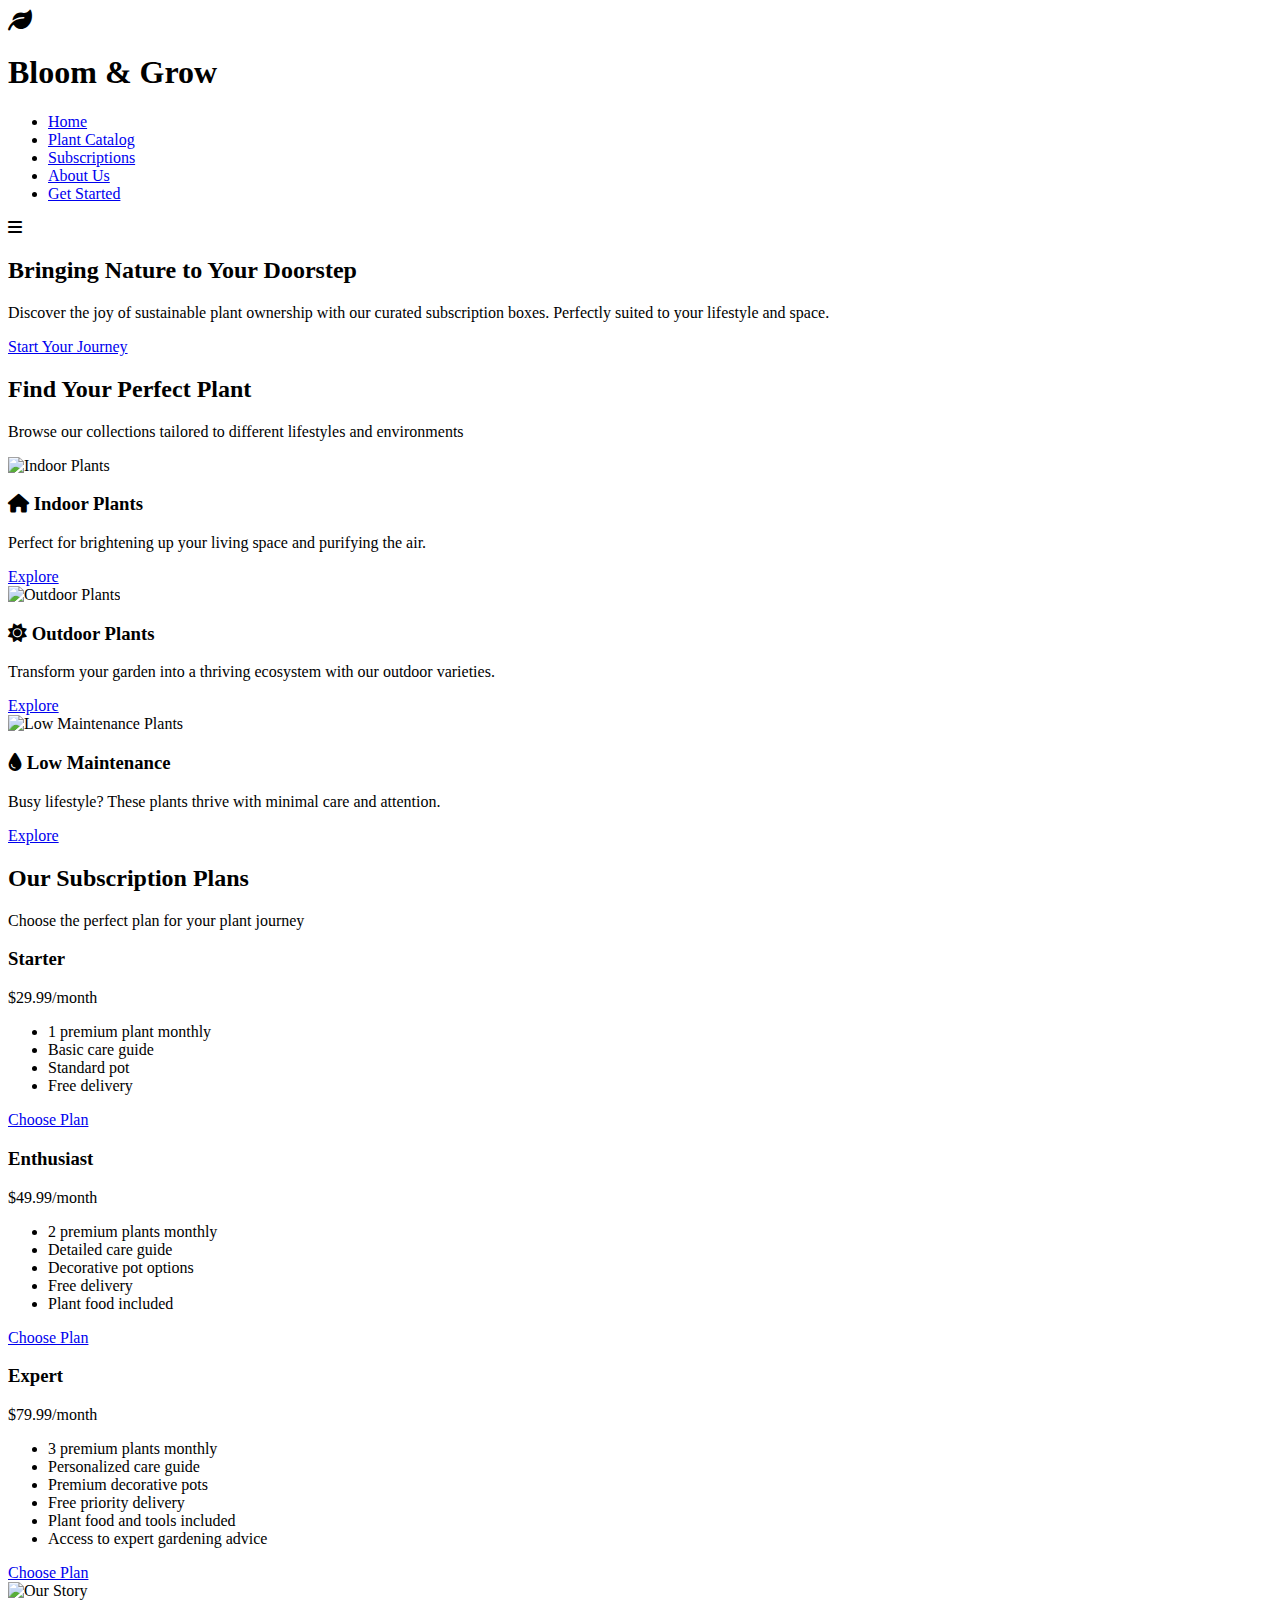
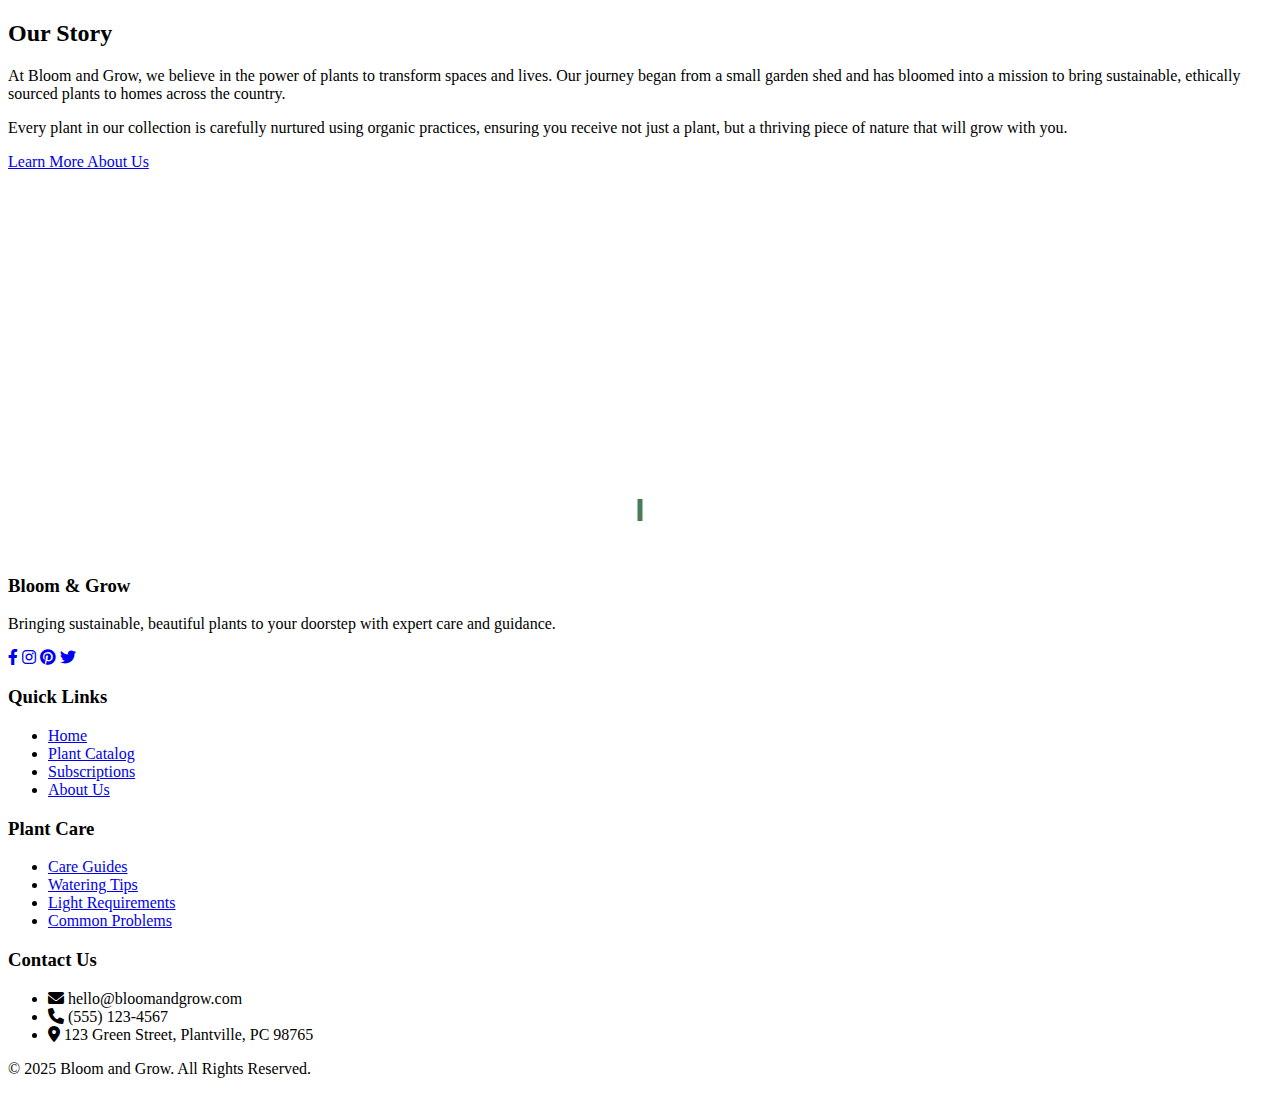
==== index.html @ 504e7dae "Add html files for every page, styles css and initial JavaScript file" ====
<!DOCTYPE html>
<html lang="en">
<head>
  <meta charset="UTF-8">
  <meta name="viewport" content="width=device-width, initial-scale=1.0">
  <title>Bloom and Grow | Sustainable Plant Delivery</title>
  <link rel="preconnect" href="https://fonts.googleapis.com">
  <link rel="preconnect" href="https://fonts.gstatic.com" crossorigin>
  <link href="https://fonts.googleapis.com/css2?family=Playfair+Display:wght@400;700&family=Poppins:wght@300;400;500;600&display=swap" rel="stylesheet">
  <link rel="stylesheet" href="https://cdnjs.cloudflare.com/ajax/libs/font-awesome/6.0.0-beta3/css/all.min.css">
  <link rel="stylesheet" href="styles.css">
</head>
<body>
  <!-- Header -->
  <header>
    <div class="container">
      <nav class="navbar">
        <div class="logo">
          <i class="fas fa-leaf leaf-icon" style="font-size: 24px; color: var(--primary-green);"></i>
          <h1>Bloom & Grow</h1>
        </div>
        <ul class="nav-links">
          <li><a href="index.html" class="active">Home</a></li>
          <li><a href="catalog.html">Plant Catalog</a></li>
          <li><a href="subscription.html">Subscriptions</a></li>
          <li><a href="about.html">About Us</a></li>
          <li><a href="#" class="btn">Get Started</a></li>
        </ul>
        <div class="hamburger">
          <i class="fas fa-bars"></i>
        </div>
      </nav>
    </div>
  </header>

  <!-- Hero Section -->
  <section class="hero">
    <div class="container">
      <div class="hero-content animate-on-scroll">
        <h2>Bringing Nature to Your Doorstep</h2>
        <p>Discover the joy of sustainable plant ownership with our curated subscription boxes. Perfectly suited to your lifestyle and space.</p>
        <a href="subscription.html" class="btn">Start Your Journey</a>
      </div>
    </div>
  </section>

  <!-- Categories Section -->
  <section class="categories">
    <div class="container">
      <div class="section-title">
        <h2>Find Your Perfect Plant</h2>
        <p>Browse our collections tailored to different lifestyles and environments</p>
      </div>
      <div class="categories-container">
        <div class="category-card animate-on-scroll">
          <div class="category-img">
            <img src="/api/placeholder/400/300" alt="Indoor Plants">
          </div>
          <div class="category-content">
            <h3><i class="fas fa-home leaf-icon"></i> Indoor Plants</h3>
            <p>Perfect for brightening up your living space and purifying the air.</p>
            <a href="catalog.html#indoor" class="btn btn-outline">Explore</a>
          </div>
        </div>
        <div class="category-card animate-on-scroll">
          <div class="category-img">
            <img src="/api/placeholder/400/300" alt="Outdoor Plants">
          </div>
          <div class="category-content">
            <h3><i class="fas fa-sun leaf-icon"></i> Outdoor Plants</h3>
            <p>Transform your garden into a thriving ecosystem with our outdoor varieties.</p>
            <a href="catalog.html#outdoor" class="btn btn-outline">Explore</a>
          </div>
        </div>
        <div class="category-card animate-on-scroll">
          <div class="category-img">
            <img src="/api/placeholder/400/300" alt="Low Maintenance Plants">
          </div>
          <div class="category-content">
            <h3><i class="fas fa-tint leaf-icon"></i> Low Maintenance</h3>
            <p>Busy lifestyle? These plants thrive with minimal care and attention.</p>
            <a href="catalog.html#low-maintenance" class="btn btn-outline">Explore</a>
          </div>
        </div>
      </div>
    </div>
  </section>

  <!-- Subscription Section -->
  <section class="subscription">
    <div class="container">
      <div class="section-title">
        <h2>Our Subscription Plans</h2>
        <p>Choose the perfect plan for your plant journey</p>
      </div>
      <div class="subscription-cards">
        <div class="subscription-card animate-on-scroll">
          <h3>Starter</h3>
          <p class="price">$29.99<span>/month</span></p>
          <ul class="features">
            <li>1 premium plant monthly</li>
            <li>Basic care guide</li>
            <li>Standard pot</li>
            <li>Free delivery</li>
          </ul>
          <a href="subscription.html#starter" class="btn">Choose Plan</a>
        </div>
        <div class="subscription-card animate-on-scroll">
          <h3>Enthusiast</h3>
          <p class="price">$49.99<span>/month</span></p>
          <ul class="features">
            <li>2 premium plants monthly</li>
            <li>Detailed care guide</li>
            <li>Decorative pot options</li>
            <li>Free delivery</li>
            <li>Plant food included</li>
          </ul>
          <a href="subscription.html#enthusiast" class="btn">Choose Plan</a>
        </div>
        <div class="subscription-card animate-on-scroll">
          <h3>Expert</h3>
          <p class="price">$79.99<span>/month</span></p>
          <ul class="features">
            <li>3 premium plants monthly</li>
            <li>Personalized care guide</li>
            <li>Premium decorative pots</li>
            <li>Free priority delivery</li>
            <li>Plant food and tools included</li>
            <li>Access to expert gardening advice</li>
          </ul>
          <a href="subscription.html#expert" class="btn">Choose Plan</a>
        </div>
      </div>
    </div>
  </section>

  <!-- About Preview Section -->
  <section class="about">
    <div class="container">
      <div class="about-content">
        <div class="about-img animate-on-scroll">
          <img src="/api/placeholder/500/400" alt="Our Story">
        </div>
        <div class="about-text animate-on-scroll">
          <h2>Our Story</h2>
          <p>At Bloom and Grow, we believe in the power of plants to transform spaces and lives. Our journey began from a small garden shed and has bloomed into a mission to bring sustainable, ethically sourced plants to homes across the country.</p>
          <p>Every plant in our collection is carefully nurtured using organic practices, ensuring you receive not just a plant, but a thriving piece of nature that will grow with you.</p>
          <a href="about.html" class="btn">Learn More About Us</a>
        </div>
      </div>
    </div>
  </section>

  <!-- Canvas for Plant Animation -->
  <div class="container" style="text-align: center; margin: 50px auto;">
    <canvas class="growing-plant-canvas" width="200" height="300" style="background-color: var(--neutral-light);"></canvas>
  </div>

  <!-- Footer -->
  <footer>
    <div class="container">
      <div class="footer-content">
        <div class="footer-column">
          <h3>Bloom & Grow</h3>
          <p>Bringing sustainable, beautiful plants to your doorstep with expert care and guidance.</p>
          <div class="social-icons">
            <a href="#" class="social-icon"><i class="fab fa-facebook-f"></i></a>
            <a href="#" class="social-icon"><i class="fab fa-instagram"></i></a>
            <a href="#" class="social-icon"><i class="fab fa-pinterest"></i></a>
            <a href="#" class="social-icon"><i class="fab fa-twitter"></i></a>
          </div>
        </div>
        <div class="footer-column">
          <h3>Quick Links</h3>
          <ul class="footer-links">
            <li><a href="index.html">Home</a></li>
            <li><a href="catalog.html">Plant Catalog</a></li>
            <li><a href="subscription.html">Subscriptions</a></li>
            <li><a href="about.html">About Us</a></li>
          </ul>
        </div>
        <div class="footer-column">
          <h3>Plant Care</h3>
          <ul class="footer-links">
            <li><a href="#">Care Guides</a></li>
            <li><a href="#">Watering Tips</a></li>
            <li><a href="#">Light Requirements</a></li>
            <li><a href="#">Common Problems</a></li>
          </ul>
        </div>
        <div class="footer-column">
          <h3>Contact Us</h3>
          <ul class="footer-links">
            <li><i class="fas fa-envelope"></i> hello@bloomandgrow.com</li>
            <li><i class="fas fa-phone"></i> (555) 123-4567</li>
            <li><i class="fas fa-map-marker-alt"></i> 123 Green Street, Plantville, PC 98765</li>
          </ul>
        </div>
      </div>
      <div class="footer-bottom">
        <p>&copy; 2025 Bloom and Grow. All Rights Reserved.</p>
      </div>
    </div>
  </footer>

  <script src="script.js"></script>
</body>
</html>
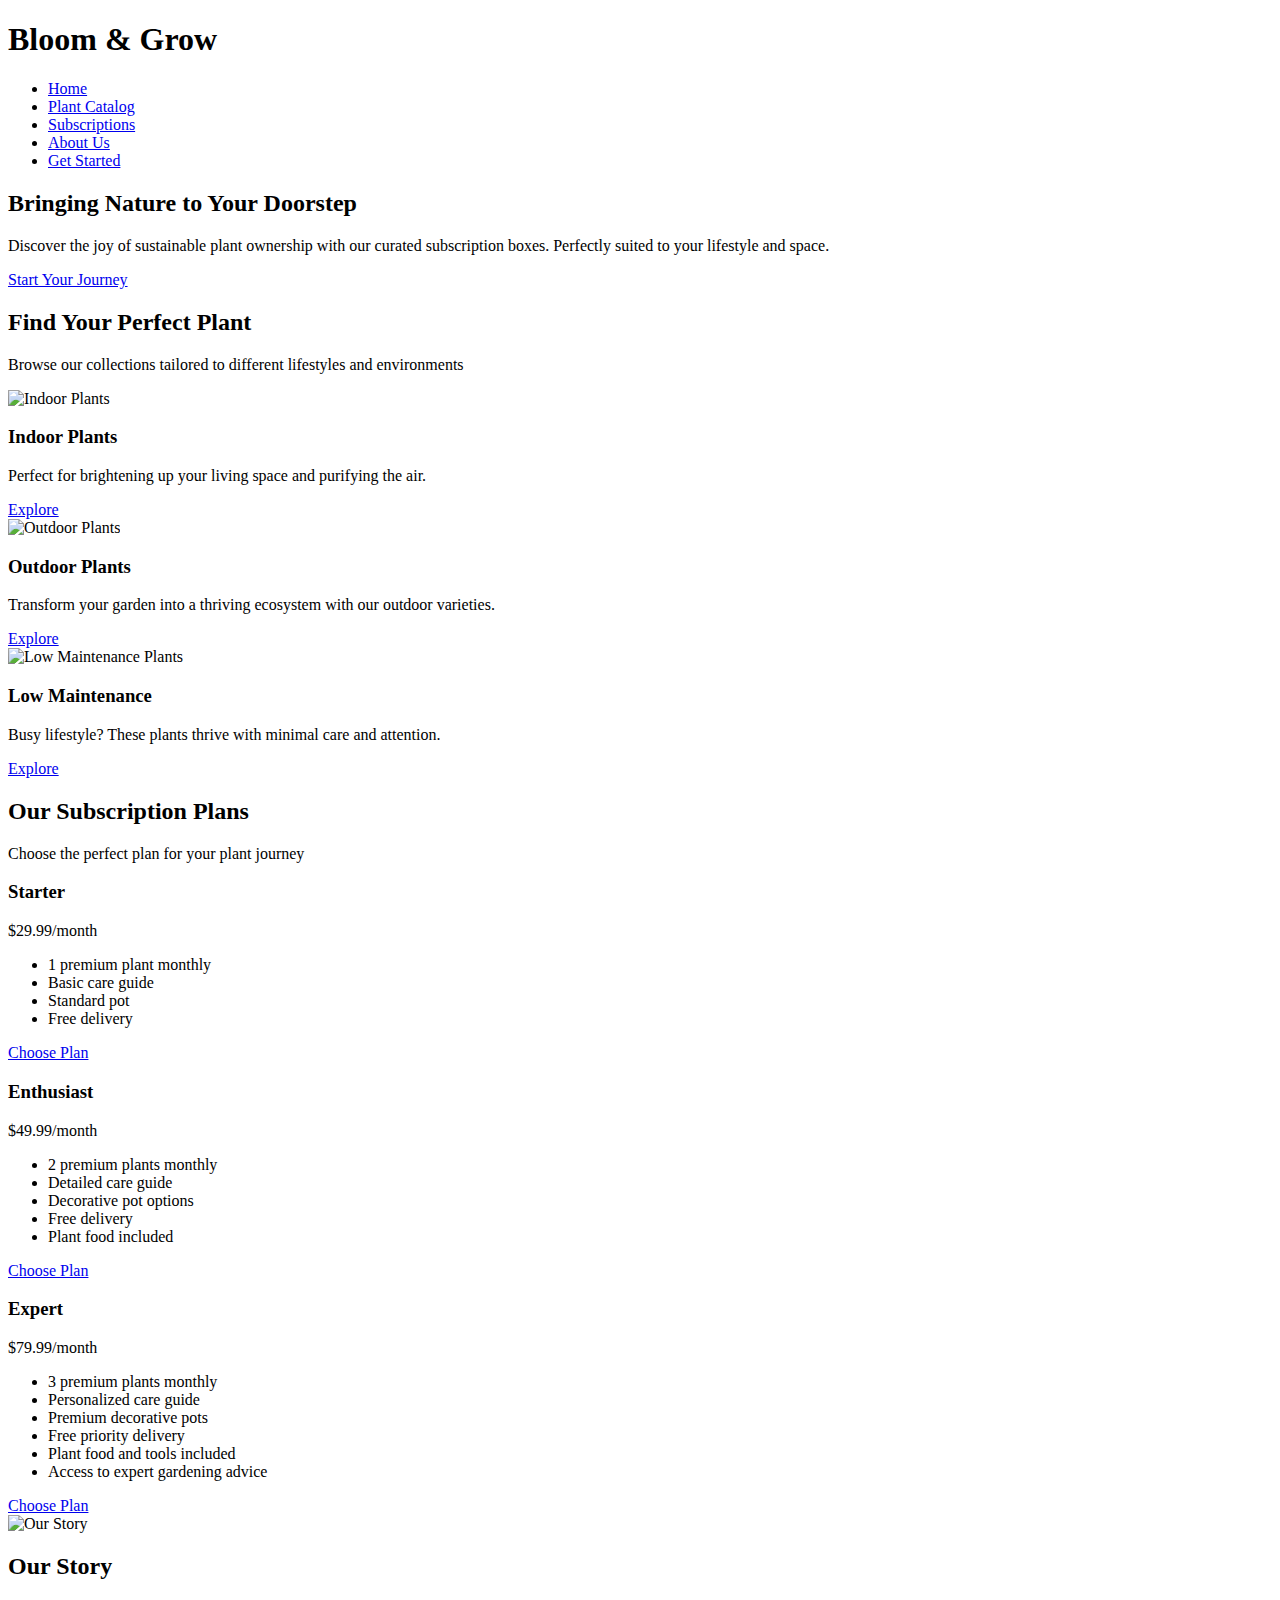
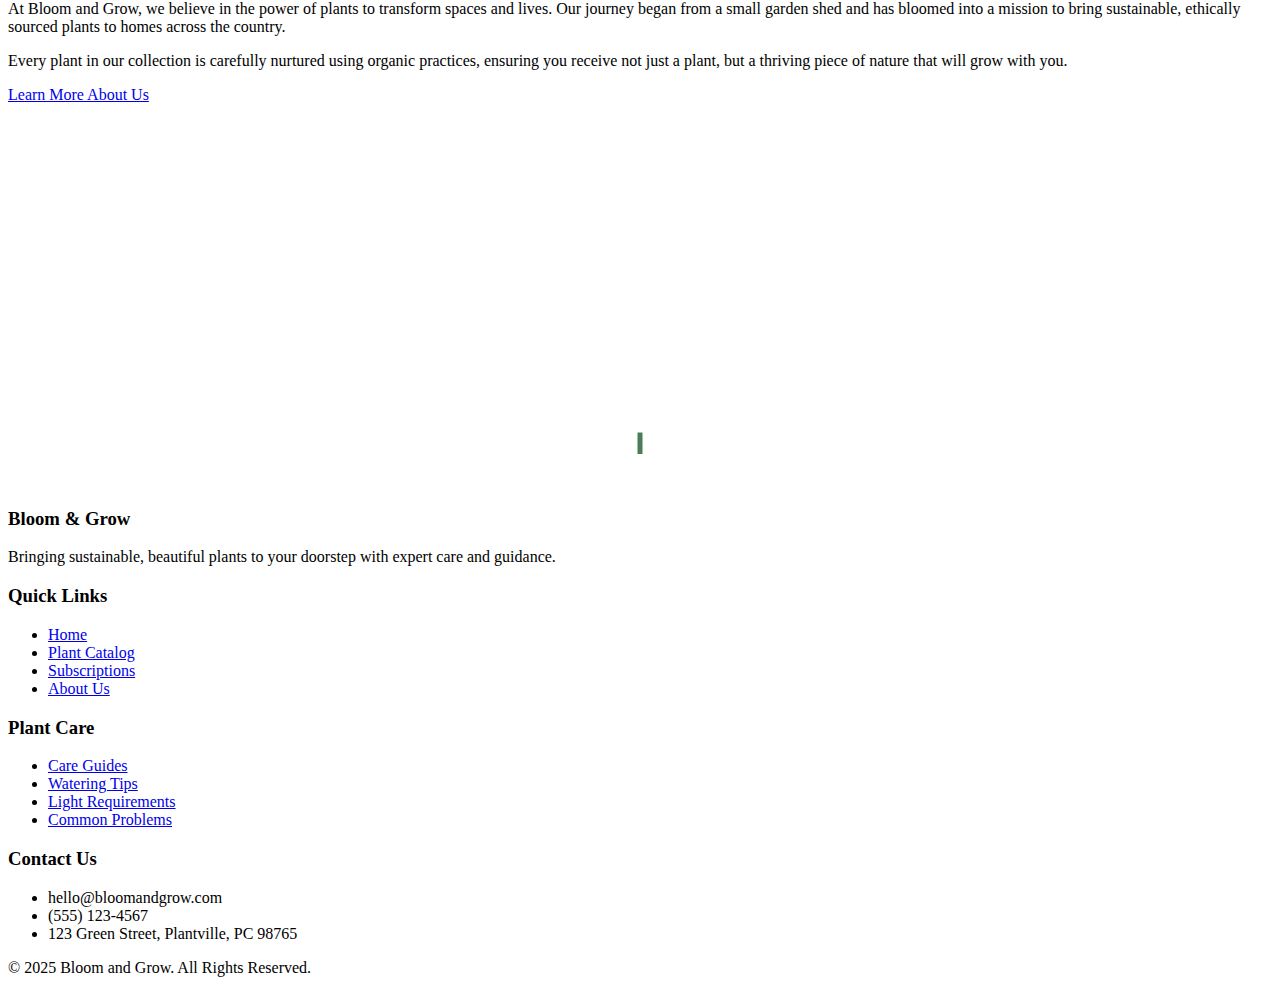
==== commit ffc1d0c8: "Remove unused font and stylesheet links from HTML files" ====
--- a/index.html
+++ b/index.html
@@ -4,10 +4,6 @@
   <meta charset="UTF-8">
   <meta name="viewport" content="width=device-width, initial-scale=1.0">
   <title>Bloom and Grow | Sustainable Plant Delivery</title>
-  <link rel="preconnect" href="https://fonts.googleapis.com">
-  <link rel="preconnect" href="https://fonts.gstatic.com" crossorigin>
-  <link href="https://fonts.googleapis.com/css2?family=Playfair+Display:wght@400;700&family=Poppins:wght@300;400;500;600&display=swap" rel="stylesheet">
-  <link rel="stylesheet" href="https://cdnjs.cloudflare.com/ajax/libs/font-awesome/6.0.0-beta3/css/all.min.css">
   <link rel="stylesheet" href="styles.css">
 </head>
 <body>
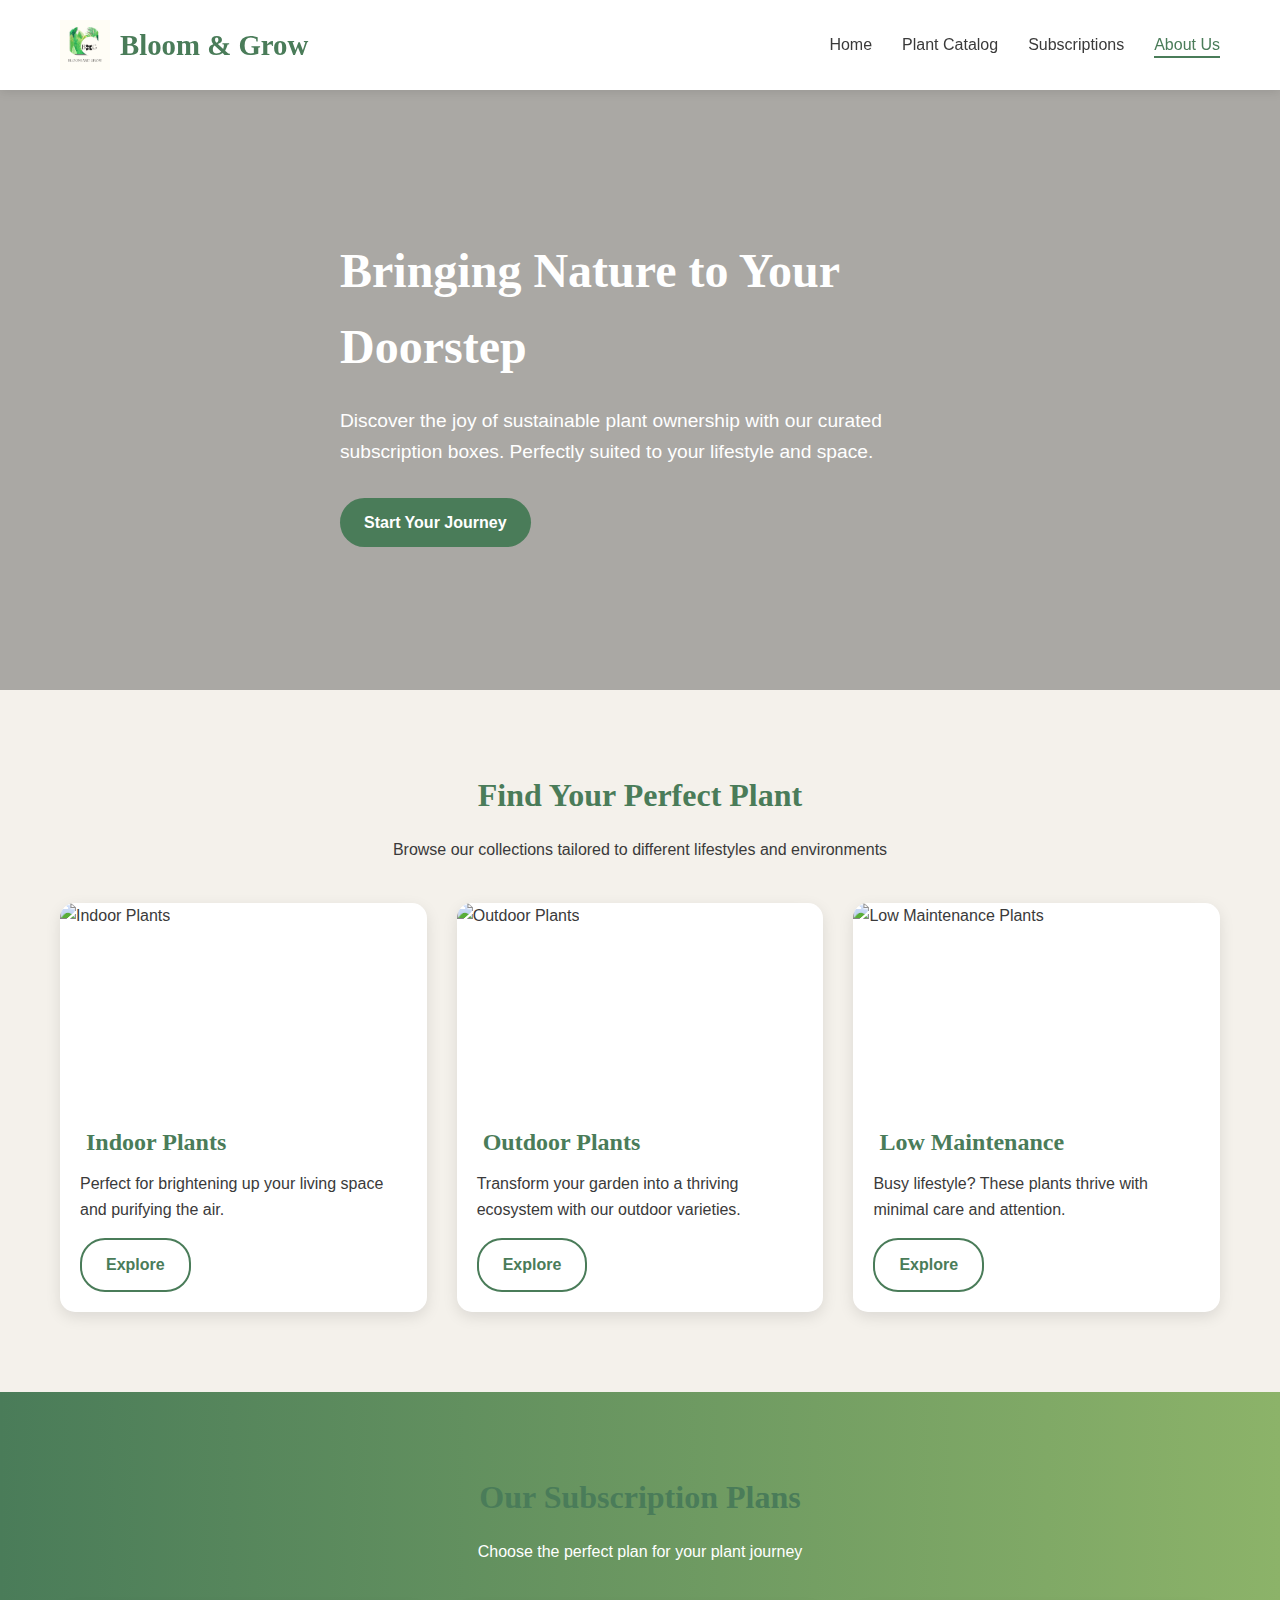
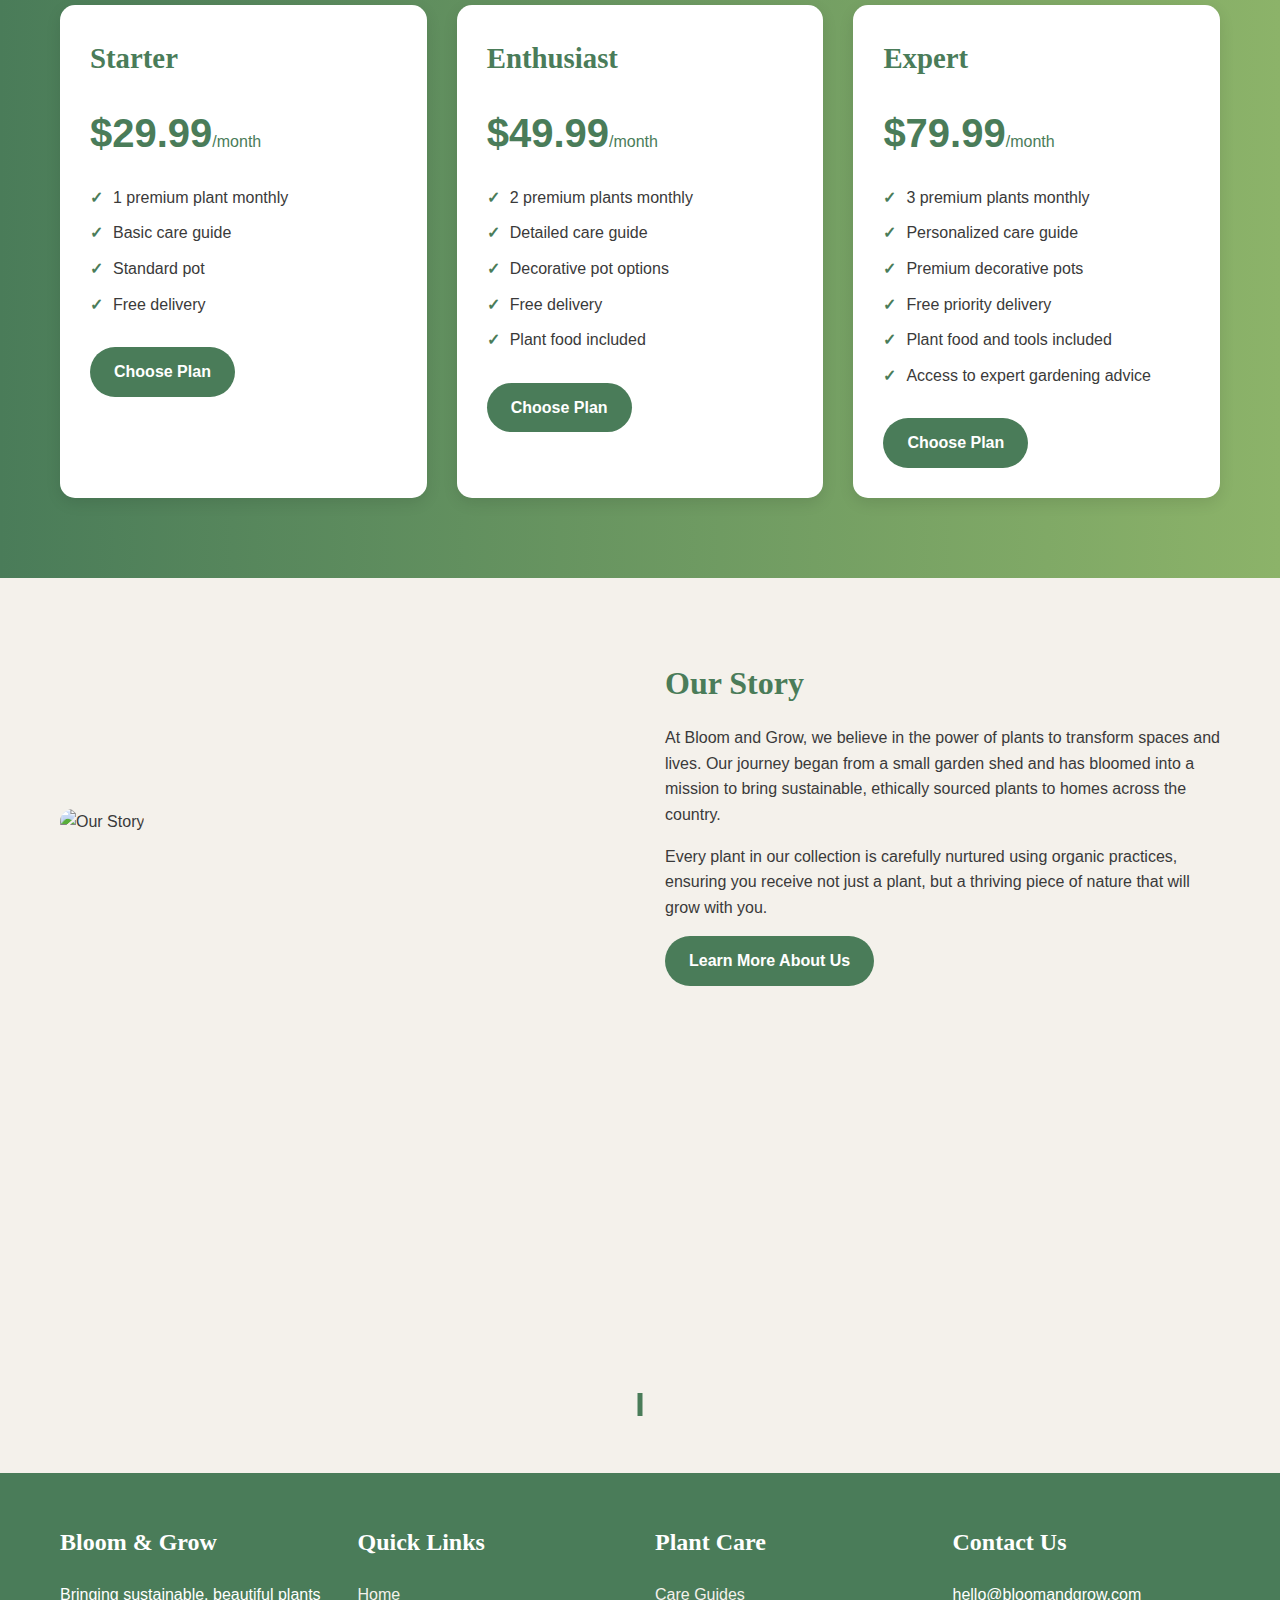
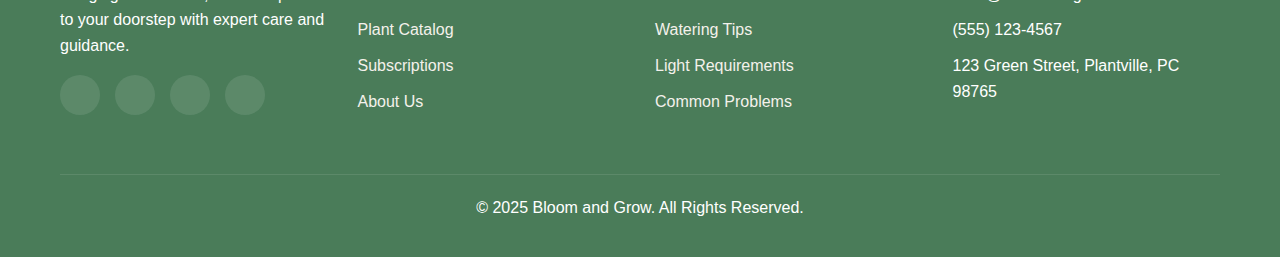
==== commit 27898478: "Update HTML files to use new logo and stylesheet paths" ====
--- a/index.html
+++ b/index.html
@@ -1,34 +1,34 @@
 <!DOCTYPE html>
 <html lang="en">
 <head>
-  <meta charset="UTF-8">
-  <meta name="viewport" content="width=device-width, initial-scale=1.0">
-  <title>Bloom and Grow | Sustainable Plant Delivery</title>
-  <link rel="stylesheet" href="styles.css">
+    <meta charset="UTF-8">
+    <meta name="viewport" content="width=device-width, initial-scale=1.0">
+    <title>Bloom and Grow - About Us</title>
+    <link rel="stylesheet" href="assets/styles.css">
+    <script src="script.js" defer></script>
 </head>
 <body>
-  <!-- Header -->
-  <header>
-    <div class="container">
-      <nav class="navbar">
-        <div class="logo">
-          <i class="fas fa-leaf leaf-icon" style="font-size: 24px; color: var(--primary-green);"></i>
-          <h1>Bloom & Grow</h1>
-        </div>
-        <ul class="nav-links">
-          <li><a href="index.html" class="active">Home</a></li>
-          <li><a href="catalog.html">Plant Catalog</a></li>
-          <li><a href="subscription.html">Subscriptions</a></li>
-          <li><a href="about.html">About Us</a></li>
-          <li><a href="#" class="btn">Get Started</a></li>
-        </ul>
-        <div class="hamburger">
-          <i class="fas fa-bars"></i>
-        </div>
-      </nav>
-    </div>
-  </header>
-
+    <header>
+        <div class="container">
+            <nav class="navbar">
+                <div class="logo">
+                    <img src="assets/bnglogo.jpg" alt="Bloom and Grow Logo">
+                    <h1>Bloom & Grow</h1>
+                </div>
+                <ul class="nav-links">
+                    <li><a href="index.html">Home</a></li>
+                    <li><a href="catalog.html">Plant Catalog</a></li>
+                    <li><a href="subscription.html">Subscriptions</a></li>
+                    <li><a href="about.html" class="active">About Us</a></li>
+                </ul>
+                <div class="hamburger">
+                    <span></span>
+                    <span></span>
+                    <span></span>
+                </div>
+            </nav>
+        </div>
+    </header>
   <!-- Hero Section -->
   <section class="hero">
     <div class="container">
@@ -199,6 +199,5 @@
     </div>
   </footer>
 
-  <script src="script.js"></script>
 </body>
 </html>--- a/assets/styles.css
+++ b/assets/styles.css
@@ -0,0 +1,770 @@
+/* Global Styles */
+:root {
+    --primary-green: #4a7c59;
+    --secondary-green: #8cb369;
+    --light-green: #c4e0b2;
+    --brown: #8d6346;
+    --light-brown: #bea38b;
+    --neutral-light: #f4f1eb;
+    --neutral-dark: #3a3a3a;
+    --gradient-green: linear-gradient(to right, var(--primary-green), var(--secondary-green));
+  }
+  
+  * {
+    margin: 0;
+    padding: 0;
+    box-sizing: border-box;
+  }
+  
+  body {
+    font-family: 'Poppins', sans-serif;
+    background-color: var(--neutral-light);
+    color: var(--neutral-dark);
+    line-height: 1.6;
+  }
+  
+  .container {
+    max-width: 1200px;
+    margin: 0 auto;
+    padding: 0 20px;
+  }
+  
+  /* Typography */
+  h1, h2, h3, h4, h5, h6 {
+    font-family: 'Playfair Display', serif;
+    margin-bottom: 1rem;
+    color: var(--primary-green);
+  }
+  
+  h1 {
+    font-size: 2.5rem;
+  }
+  
+  h2 {
+    font-size: 2rem;
+  }
+  
+  h3 {
+    font-size: 1.5rem;
+  }
+  
+  p {
+    margin-bottom: 1rem;
+  }
+  
+  a {
+    text-decoration: none;
+    color: var(--primary-green);
+    transition: color 0.3s ease;
+  }
+  
+  a:hover {
+    color: var(--secondary-green);
+  }
+  
+  /* Buttons */
+  .btn {
+    display: inline-block;
+    padding: 12px 24px;
+    background-color: var(--primary-green);
+    color: white;
+    border: none;
+    border-radius: 25px;
+    font-weight: 600;
+    cursor: pointer;
+    transition: all 0.3s ease;
+  }
+  
+  .btn:hover {
+    background-color: var(--secondary-green);
+    transform: translateY(-2px);
+  }
+  
+  .btn-secondary {
+    background-color: var(--brown);
+  }
+  
+  .btn-secondary:hover {
+    background-color: var(--light-brown);
+  }
+  
+  .btn-outline {
+    background-color: transparent;
+    border: 2px solid var(--primary-green);
+    color: var(--primary-green);
+  }
+  
+  .btn-outline:hover {
+    background-color: var(--primary-green);
+    color: white;
+  }
+  
+  /* Header */
+  header {
+    background-color: white;
+    box-shadow: 0 2px 10px rgba(0, 0, 0, 0.1);
+    position: sticky;
+    top: 0;
+    z-index: 100;
+  }
+  
+  .navbar {
+    display: flex;
+    justify-content: space-between;
+    align-items: center;
+    padding: 20px 0;
+  }
+  
+  .logo {
+    display: flex;
+    align-items: center;
+  }
+  
+  .logo img {
+    height: 50px;
+    margin-right: 10px;
+  }
+  
+  .logo h1 {
+    margin-bottom: 0;
+    font-size: 1.8rem;
+  }
+  
+  .nav-links {
+    display: flex;
+    list-style: none;
+  }
+  
+  .nav-links li {
+    margin-left: 30px;
+  }
+  
+  .nav-links a {
+    font-weight: 500;
+    color: var(--neutral-dark);
+    position: relative;
+  }
+  
+  .nav-links a:hover {
+    color: var(--primary-green);
+  }
+  
+  .nav-links a.active {
+    color: var(--primary-green);
+  }
+  
+  .nav-links a.active::after {
+    content: '';
+    position: absolute;
+    width: 100%;
+    height: 2px;
+    background-color: var(--primary-green);
+    bottom: -5px;
+    left: 0;
+  }
+  
+  .hamburger {
+    display: none;
+    cursor: pointer;
+  }
+  
+  /* Hero Section */
+  .hero {
+    background: url('images/hero-bg.jpg') no-repeat center center/cover;
+    height: 600px;
+    display: flex;
+    align-items: center;
+    position: relative;
+  }
+  
+  .hero::before {
+    content: '';
+    position: absolute;
+    top: 0;
+    left: 0;
+    width: 100%;
+    height: 100%;
+    background: rgba(0, 0, 0, 0.3);
+  }
+  
+  .hero-content {
+    position: relative;
+    color: white;
+    max-width: 600px;
+  }
+  
+  .hero-content h2 {
+    font-size: 3rem;
+    margin-bottom: 20px;
+    color: white;
+  }
+  
+  .hero-content p {
+    font-size: 1.2rem;
+    margin-bottom: 30px;
+  }
+  
+  /* Categories Section */
+  .categories {
+    padding: 80px 0;
+  }
+  
+  .section-title {
+    text-align: center;
+    margin-bottom: 40px;
+  }
+  
+  .categories-container {
+    display: flex;
+    justify-content: space-between;
+    flex-wrap: wrap;
+    gap: 30px;
+  }
+  
+  .category-card {
+    flex-basis: calc(33.33% - 20px);
+    background-color: white;
+    border-radius: 15px;
+    overflow: hidden;
+    box-shadow: 0 5px 15px rgba(0, 0, 0, 0.1);
+    transition: transform 0.3s ease;
+  }
+  
+  .category-card:hover {
+    transform: translateY(-10px);
+  }
+  
+  .category-img {
+    height: 200px;
+    overflow: hidden;
+  }
+  
+  .category-img img {
+    width: 100%;
+    height: 100%;
+    object-fit: cover;
+    transition: transform 0.5s ease;
+  }
+  
+  .category-card:hover .category-img img {
+    transform: scale(1.1);
+  }
+  
+  .category-content {
+    padding: 20px;
+  }
+  
+  .category-content h3 {
+    margin-bottom: 10px;
+  }
+  
+  /* Subscription Section */
+  .subscription {
+    padding: 80px 0;
+    background: var(--gradient-green);
+    color: white;
+  }
+  
+  .subscription .section-title {
+    color: white;
+  }
+  
+  .subscription-cards {
+    display: flex;
+    justify-content: space-between;
+    flex-wrap: wrap;
+    gap: 30px;
+  }
+  
+  .subscription-card {
+    flex-basis: calc(33.33% - 20px);
+    background-color: white;
+    border-radius: 15px;
+    padding: 30px;
+    box-shadow: 0 5px 15px rgba(0, 0, 0, 0.1);
+    color: var(--neutral-dark);
+    transition: transform 0.3s ease;
+  }
+  
+  .subscription-card:hover {
+    transform: translateY(-10px);
+  }
+  
+  .subscription-card h3 {
+    font-size: 1.8rem;
+    margin-bottom: 20px;
+  }
+  
+  .price {
+    font-size: 2.5rem;
+    font-weight: 700;
+    margin-bottom: 20px;
+    color: var(--primary-green);
+  }
+  
+  .price span {
+    font-size: 1rem;
+    font-weight: 400;
+  }
+  
+  .features {
+    margin-bottom: 30px;
+  }
+  
+  .features li {
+    margin-bottom: 10px;
+    list-style: none;
+    display: flex;
+    align-items: center;
+  }
+  
+  .features li:before {
+    content: '✓';
+    color: var(--primary-green);
+    margin-right: 10px;
+    font-weight: bold;
+  }
+  
+  /* About Section */
+  .about {
+    padding: 80px 0;
+  }
+  
+  .about-content {
+    display: flex;
+    align-items: center;
+    gap: 50px;
+  }
+  
+  .about-img {
+    flex: 1;
+  }
+  
+  .about-img img {
+    width: 100%;
+    border-radius: 15px;
+  }
+  
+  .about-text {
+    flex: 1;
+  }
+  
+  /* Plant Catalog Styles */
+  .catalog {
+    padding: 80px 0;
+  }
+  
+  .filters {
+    margin-bottom: 40px;
+    display: flex;
+    justify-content: center;
+    gap: 15px;
+  }
+  
+  .filter-btn {
+    padding: 8px 20px;
+    background-color: white;
+    border: 1px solid var(--primary-green);
+    border-radius: 20px;
+    cursor: pointer;
+    transition: all 0.3s ease;
+  }
+  
+  .filter-btn:hover, .filter-btn.active {
+    background-color: var(--primary-green);
+    color: white;
+  }
+  
+  .plants-grid {
+    display: grid;
+    grid-template-columns: repeat(auto-fill, minmax(250px, 1fr));
+    gap: 30px;
+  }
+  
+  .plant-card {
+    background-color: white;
+    border-radius: 15px;
+    overflow: hidden;
+    box-shadow: 0 5px 15px rgba(0, 0, 0, 0.1);
+    transition: transform 0.3s ease;
+  }
+  
+  .plant-card:hover {
+    transform: translateY(-10px);
+  }
+  
+  .plant-img {
+    height: 250px;
+    overflow: hidden;
+  }
+  
+  .plant-img img {
+    width: 100%;
+    height: 100%;
+    object-fit: cover;
+    transition: transform 0.5s ease;
+  }
+  
+  .plant-card:hover .plant-img img {
+    transform: scale(1.1);
+  }
+  
+  .plant-content {
+    padding: 20px;
+  }
+  
+  .plant-name {
+    font-size: 1.3rem;
+    margin-bottom: 10px;
+  }
+  
+  .plant-price {
+    font-weight: 700;
+    color: var(--primary-green);
+    margin-bottom: 15px;
+  }
+  
+  .plant-description {
+    margin-bottom: 15px;
+  }
+  
+  /* Slider/Carousel */
+  .carousel {
+    position: relative;
+    overflow: hidden;
+    margin: 40px 0;
+  }
+  
+  .carousel-container {
+    display: flex;
+    transition: transform 0.5s ease;
+  }
+  
+  .carousel-slide {
+    min-width: 100%;
+  }
+  
+  .carousel-buttons {
+    position: absolute;
+    bottom: 20px;
+    left: 50%;
+    transform: translateX(-50%);
+    display: flex;
+    gap: 10px;
+  }
+  
+  .carousel-btn {
+    width: 15px;
+    height: 15px;
+    border-radius: 50%;
+    background-color: rgba(255, 255, 255, 0.5);
+    cursor: pointer;
+    transition: background-color 0.3s ease;
+  }
+  
+  .carousel-btn.active {
+    background-color: white;
+  }
+  
+  .prev-btn, .next-btn {
+    position: absolute;
+    top: 50%;
+    transform: translateY(-50%);
+    background-color: rgba(255, 255, 255, 0.3);
+    color: white;
+    font-size: 24px;
+    width: 50px;
+    height: 50px;
+    border-radius: 50%;
+    display: flex;
+    align-items: center;
+    justify-content: center;
+    cursor: pointer;
+    transition: background-color 0.3s ease;
+  }
+  
+  .prev-btn:hover, .next-btn:hover {
+    background-color: rgba(255, 255, 255, 0.6);
+  }
+  
+  .prev-btn {
+    left: 20px;
+  }
+  
+  .next-btn {
+    right: 20px;
+  }
+  
+  /* Subscription Page Styles */
+  .subscription-page {
+    padding: 80px 0;
+  }
+  
+  .subscription-tiers {
+    display: flex;
+    justify-content: space-between;
+    flex-wrap: wrap;
+    gap: 30px;
+    margin-bottom: 50px;
+  }
+  
+  .tier-card {
+    flex-basis: calc(33.33% - 20px);
+    border-radius: 15px;
+    padding: 40px;
+    box-shadow: 0 5px 15px rgba(0, 0, 0, 0.1);
+    transition: transform 0.3s ease;
+  }
+  
+  .tier-card.beginner {
+    background-color: var(--light-green);
+  }
+  
+  .tier-card.advanced {
+    background-color: var(--secondary-green);
+    color: white;
+  }
+  
+  .tier-card.premium {
+    background-color: var(--primary-green);
+    color: white;
+  }
+  
+  .tier-card:hover {
+    transform: translateY(-10px);
+  }
+  
+  .tier-name {
+    font-size: 1.8rem;
+    margin-bottom: 10px;
+  }
+  
+  .tier-price {
+    font-size: 2.5rem;
+    font-weight: 700;
+    margin-bottom: 20px;
+  }
+  
+  .tier-features {
+    margin-bottom: 30px;
+  }
+  
+  /* About Us Page Styles */
+  .about-page {
+    padding: 80px 0;
+  }
+  
+  .mission {
+    text-align: center;
+    max-width: 800px;
+    margin: 0 auto 80px;
+  }
+  
+  .mission p {
+    font-size: 1.2rem;
+  }
+  
+  .team {
+    margin-bottom: 80px;
+  }
+  
+  .team-grid {
+    display: grid;
+    grid-template-columns: repeat(auto-fill, minmax(250px, 1fr));
+    gap: 30px;
+  }
+  
+  .team-member {
+    text-align: center;
+  }
+  
+  .team-img {
+    width: 200px;
+    height: 200px;
+    border-radius: 50%;
+    overflow: hidden;
+    margin: 0 auto 20px;
+  }
+  
+  .team-img img {
+    width: 100%;
+    height: 100%;
+    object-fit: cover;
+  }
+  
+  .team-name {
+    font-size: 1.3rem;
+    margin-bottom: 5px;
+  }
+  
+  .team-position {
+    color: var(--primary-green);
+    margin-bottom: 15px;
+  }
+  
+  .sustainability {
+    display: flex;
+    align-items: center;
+    gap: 50px;
+  }
+  
+  .sustainability-img {
+    flex: 1;
+  }
+  
+  .sustainability-img img {
+    width: 100%;
+    border-radius: 15px;
+  }
+  
+  .sustainability-text {
+    flex: 1;
+  }
+  
+  /* Footer */
+  footer {
+    background-color: var(--primary-green);
+    color: white;
+    padding: 50px 0 20px;
+  }
+  
+  .footer-content {
+    display: flex;
+    justify-content: space-between;
+    flex-wrap: wrap;
+    gap: 30px;
+    margin-bottom: 50px;
+  }
+  
+  .footer-column {
+    flex: 1;
+    min-width: 200px;
+  }
+  
+  .footer-column h3 {
+    color: white;
+    margin-bottom: 20px;
+  }
+  
+  .footer-links {
+    list-style: none;
+  }
+  
+  .footer-links li {
+    margin-bottom: 10px;
+  }
+  
+  .footer-links a {
+    color: var(--neutral-light);
+  }
+  
+  .footer-links a:hover {
+    color: white;
+  }
+  
+  .social-icons {
+    display: flex;
+    gap: 15px;
+  }
+  
+  .social-icon {
+    width: 40px;
+    height: 40px;
+    background-color: rgba(255, 255, 255, 0.1);
+    border-radius: 50%;
+    display: flex;
+    align-items: center;
+    justify-content: center;
+    transition: background-color 0.3s ease;
+  }
+  
+  .social-icon:hover {
+    background-color: rgba(255, 255, 255, 0.2);
+  }
+  
+  .footer-bottom {
+    text-align: center;
+    padding-top: 20px;
+    border-top: 1px solid rgba(255, 255, 255, 0.1);
+  }
+  
+  /* Animations */
+  @keyframes fadeIn {
+    from {
+      opacity: 0;
+      transform: translateY(20px);
+    }
+    to {
+      opacity: 1;
+      transform: translateY(0);
+    }
+  }
+  
+  @keyframes leafSway {
+    0% {
+      transform: rotate(0deg);
+    }
+    25% {
+      transform: rotate(5deg);
+    }
+    50% {
+      transform: rotate(0deg);
+    }
+    75% {
+      transform: rotate(-5deg);
+    }
+    100% {
+      transform: rotate(0deg);
+    }
+  }
+  
+  .fade-in {
+    animation: fadeIn 1s ease forwards;
+  }
+  
+  .leaf-icon {
+    display: inline-block;
+    animation: leafSway 3s ease-in-out infinite;
+  }
+  
+  /* Responsive Design */
+  @media (max-width: 992px) {
+    .category-card, .subscription-card, .tier-card {
+      flex-basis: calc(50% - 15px);
+    }
+    
+    .about-content, .sustainability {
+      flex-direction: column;
+    }
+  }
+  
+  @media (max-width: 768px) {
+    .hamburger {
+      display: block;
+    }
+    
+    .nav-links {
+      position: absolute;
+      top: 100%;
+      left: 0;
+      width: 100%;
+      background-color: white;
+      flex-direction: column;
+      align-items: center;
+      padding: 20px 0;
+      box-shadow: 0 5px 10px rgba(0, 0, 0, 0.1);
+      display: none;
+    }
+    
+    .nav-links.active {
+      display: flex;
+    }
+    
+    .nav-links li {
+      margin: 10px 0;
+    }
+    
+    .category-card, .subscription-card, .tier-card {
+      flex-basis: 100%;
+    }
+  }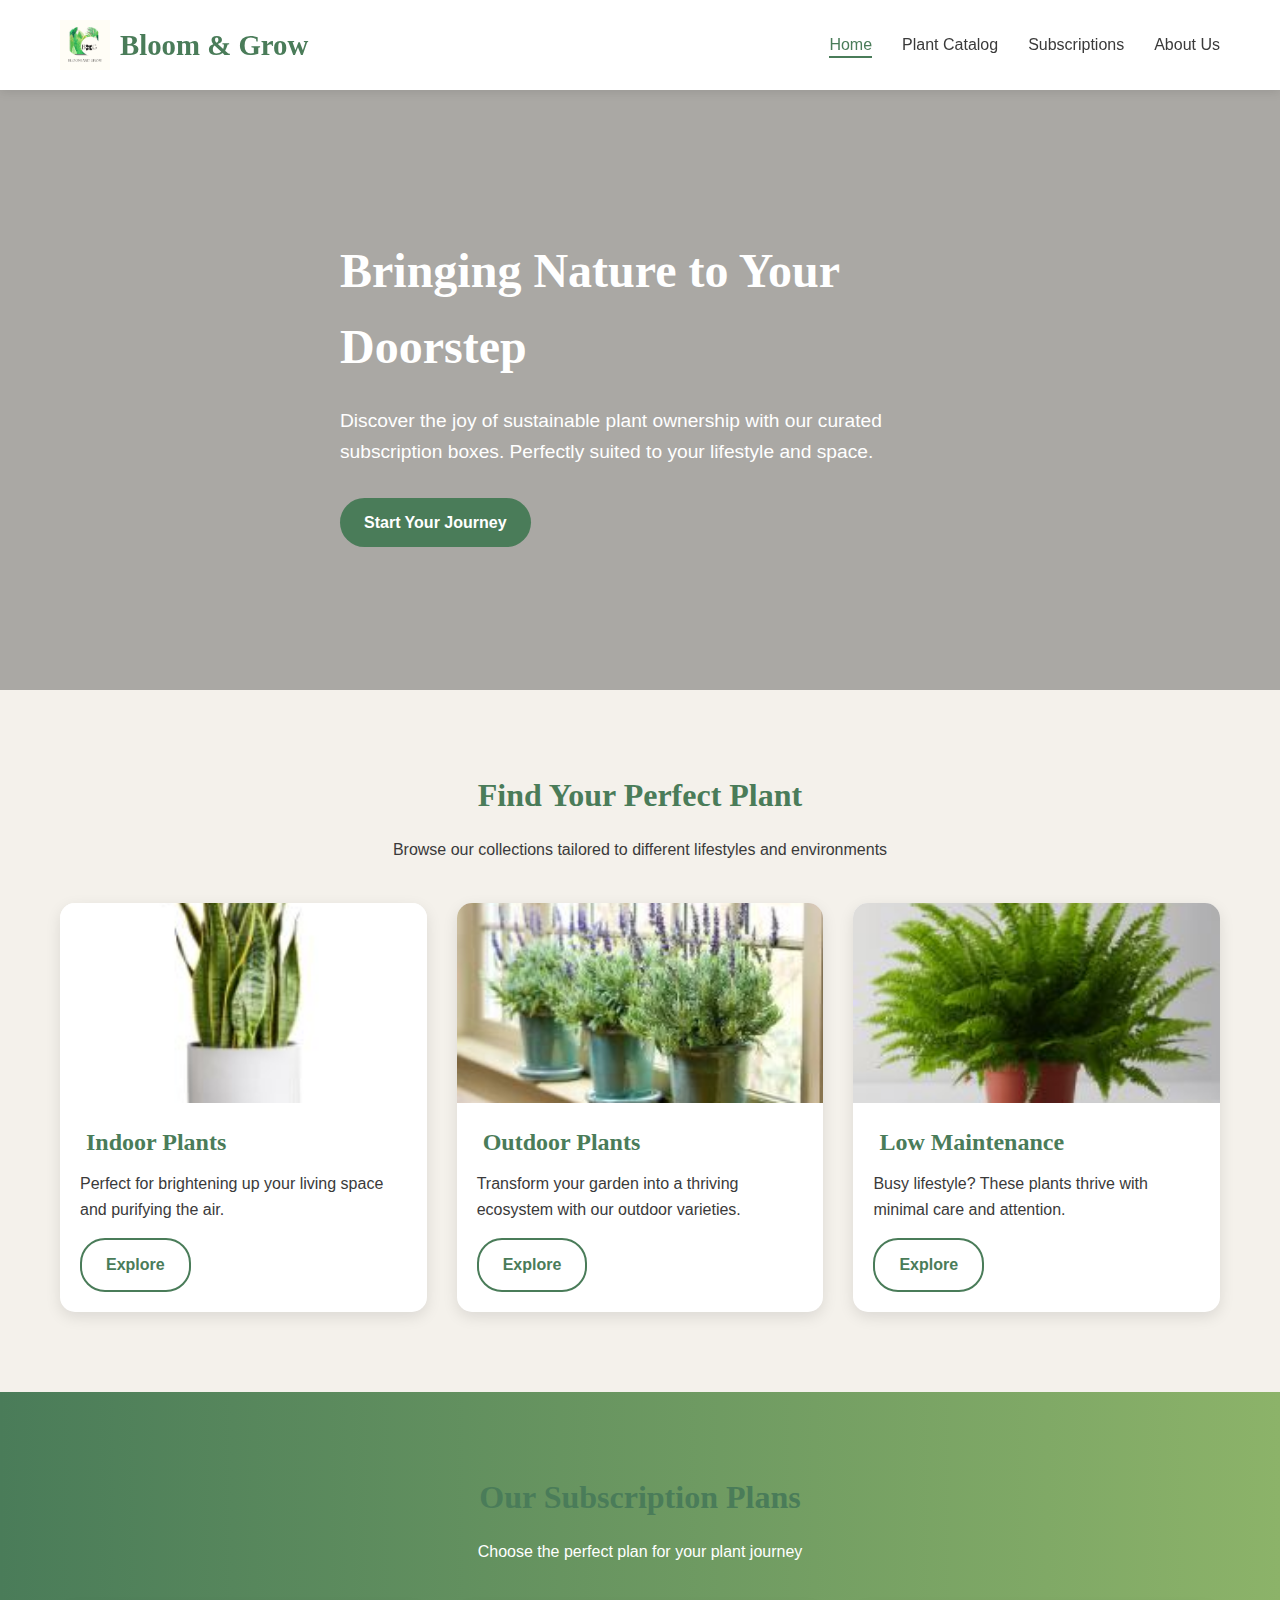
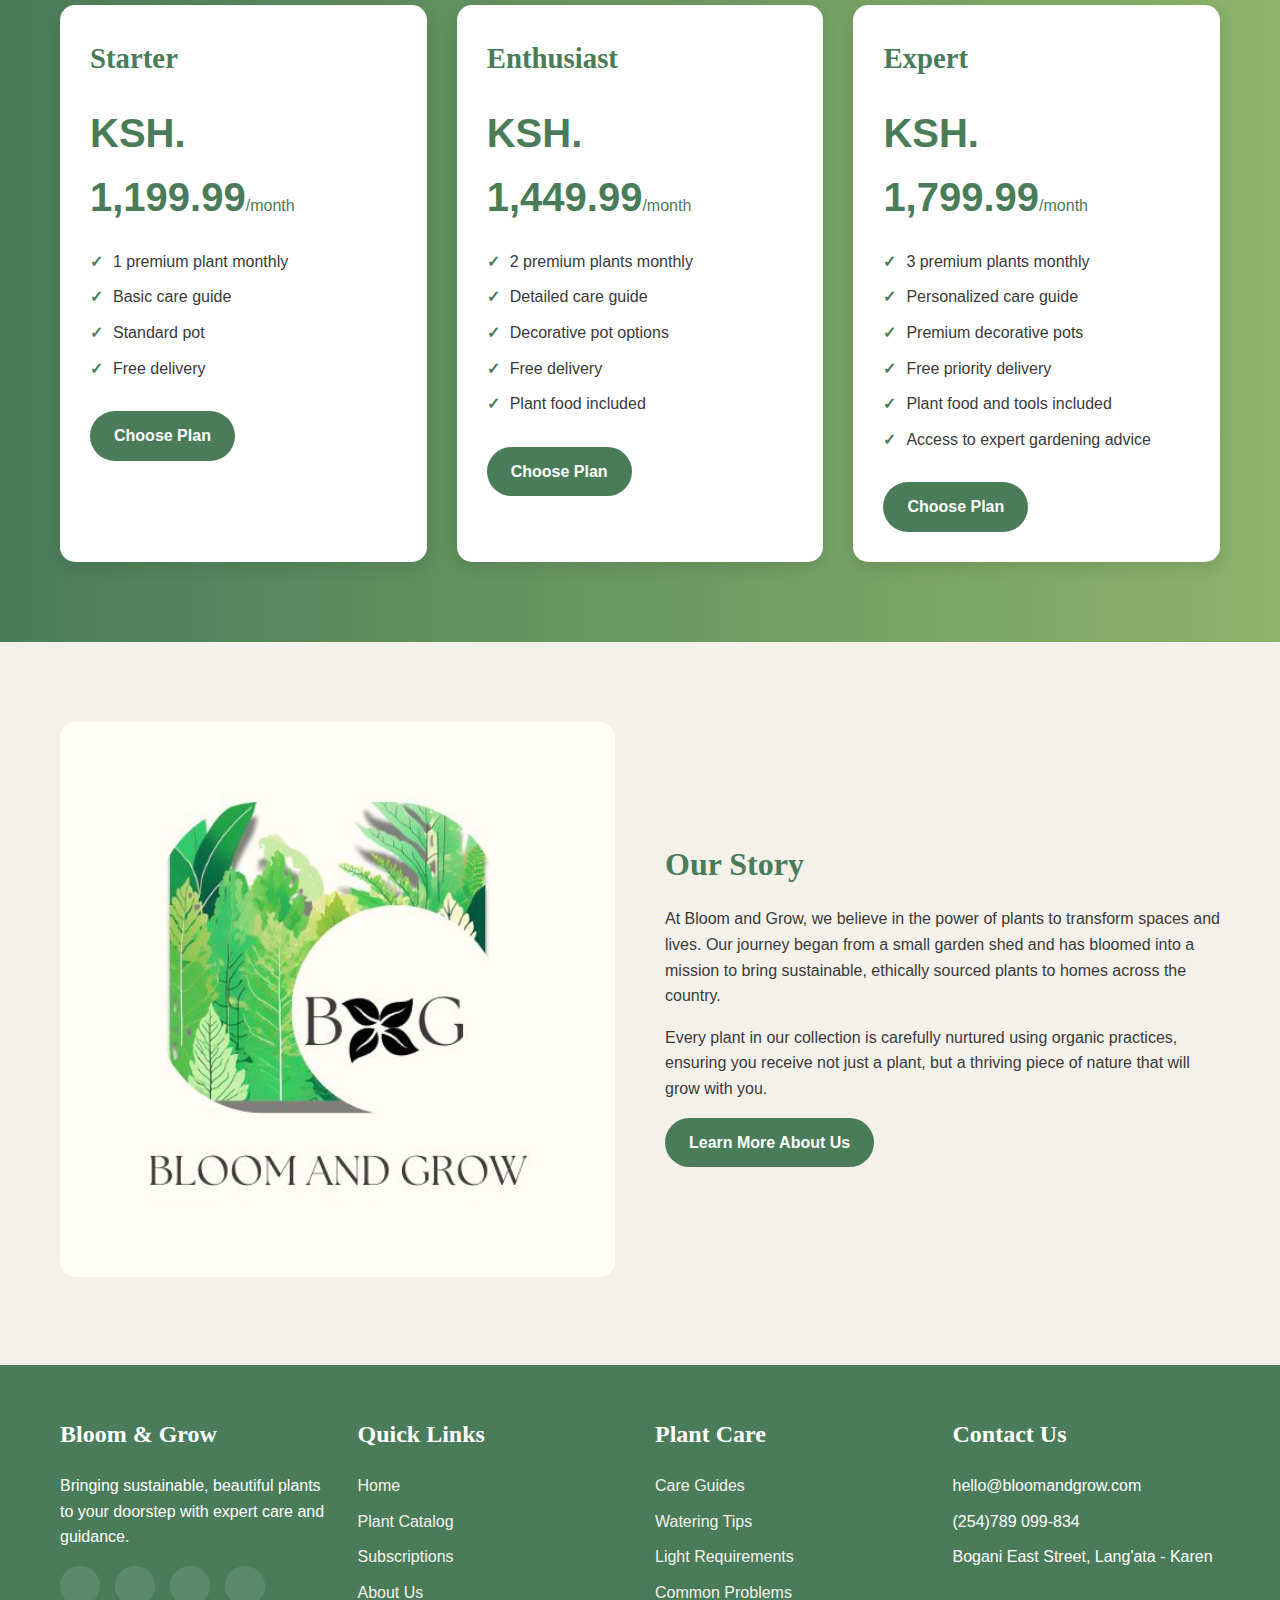
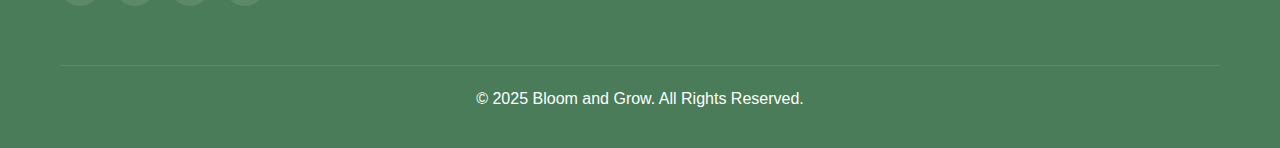
==== commit 1664083d: "Add new images and update HTML to reference them; modify subscription prices and contact information" ====
--- a/index.html
+++ b/index.html
@@ -4,7 +4,7 @@
     <meta charset="UTF-8">
     <meta name="viewport" content="width=device-width, initial-scale=1.0">
     <title>Bloom and Grow - About Us</title>
-    <link rel="stylesheet" href="assets/styles.css">
+    <link rel="stylesheet" href="styles.css">
     <script src="script.js" defer></script>
 </head>
 <body>
@@ -16,10 +16,10 @@
                     <h1>Bloom & Grow</h1>
                 </div>
                 <ul class="nav-links">
-                    <li><a href="index.html">Home</a></li>
+                    <li><a href="index.html" class="active">Home</a></li>
                     <li><a href="catalog.html">Plant Catalog</a></li>
                     <li><a href="subscription.html">Subscriptions</a></li>
-                    <li><a href="about.html" class="active">About Us</a></li>
+                    <li><a href="about.html">About Us</a></li>
                 </ul>
                 <div class="hamburger">
                     <span></span>
@@ -50,7 +50,7 @@
       <div class="categories-container">
         <div class="category-card animate-on-scroll">
           <div class="category-img">
-            <img src="/api/placeholder/400/300" alt="Indoor Plants">
+            <img src="assets/snake.JPG" alt="Indoor Plants">
           </div>
           <div class="category-content">
             <h3><i class="fas fa-home leaf-icon"></i> Indoor Plants</h3>
@@ -60,7 +60,7 @@
         </div>
         <div class="category-card animate-on-scroll">
           <div class="category-img">
-            <img src="/api/placeholder/400/300" alt="Outdoor Plants">
+            <img src="assets/lavender.JPG" alt="Outdoor Plants">
           </div>
           <div class="category-content">
             <h3><i class="fas fa-sun leaf-icon"></i> Outdoor Plants</h3>
@@ -70,7 +70,7 @@
         </div>
         <div class="category-card animate-on-scroll">
           <div class="category-img">
-            <img src="/api/placeholder/400/300" alt="Low Maintenance Plants">
+            <img src="assets/boston.JPG" alt="Low Maintenance Plants">
           </div>
           <div class="category-content">
             <h3><i class="fas fa-tint leaf-icon"></i> Low Maintenance</h3>
@@ -92,7 +92,7 @@
       <div class="subscription-cards">
         <div class="subscription-card animate-on-scroll">
           <h3>Starter</h3>
-          <p class="price">$29.99<span>/month</span></p>
+          <p class="price">KSH. 1,199.99<span>/month</span></p>
           <ul class="features">
             <li>1 premium plant monthly</li>
             <li>Basic care guide</li>
@@ -103,7 +103,7 @@
         </div>
         <div class="subscription-card animate-on-scroll">
           <h3>Enthusiast</h3>
-          <p class="price">$49.99<span>/month</span></p>
+          <p class="price">KSH. 1,449.99<span>/month</span></p>
           <ul class="features">
             <li>2 premium plants monthly</li>
             <li>Detailed care guide</li>
@@ -115,7 +115,7 @@
         </div>
         <div class="subscription-card animate-on-scroll">
           <h3>Expert</h3>
-          <p class="price">$79.99<span>/month</span></p>
+          <p class="price">KSH. 1,799.99<span>/month</span></p>
           <ul class="features">
             <li>3 premium plants monthly</li>
             <li>Personalized care guide</li>
@@ -135,22 +135,19 @@
     <div class="container">
       <div class="about-content">
         <div class="about-img animate-on-scroll">
-          <img src="/api/placeholder/500/400" alt="Our Story">
+          <img src="assets/bnglogo.jpg" alt="Our Story">
         </div>
         <div class="about-text animate-on-scroll">
           <h2>Our Story</h2>
-          <p>At Bloom and Grow, we believe in the power of plants to transform spaces and lives. Our journey began from a small garden shed and has bloomed into a mission to bring sustainable, ethically sourced plants to homes across the country.</p>
+          <p>At Bloom and Grow, we believe in the power of plants to transform spaces and lives. 
+            Our journey began from a small garden shed and has bloomed into a mission to bring sustainable, 
+            ethically sourced plants to homes across the country.</p>
           <p>Every plant in our collection is carefully nurtured using organic practices, ensuring you receive not just a plant, but a thriving piece of nature that will grow with you.</p>
           <a href="about.html" class="btn">Learn More About Us</a>
         </div>
       </div>
     </div>
   </section>
-
-  <!-- Canvas for Plant Animation -->
-  <div class="container" style="text-align: center; margin: 50px auto;">
-    <canvas class="growing-plant-canvas" width="200" height="300" style="background-color: var(--neutral-light);"></canvas>
-  </div>
 
   <!-- Footer -->
   <footer>
@@ -188,8 +185,8 @@
           <h3>Contact Us</h3>
           <ul class="footer-links">
             <li><i class="fas fa-envelope"></i> hello@bloomandgrow.com</li>
-            <li><i class="fas fa-phone"></i> (555) 123-4567</li>
-            <li><i class="fas fa-map-marker-alt"></i> 123 Green Street, Plantville, PC 98765</li>
+            <li><i class="fas fa-phone"></i> (254)789 099-834</li>
+            <li><i class="fas fa-map-marker-alt"></i>  Bogani  East Street, Lang'ata - Karen</li>
           </ul>
         </div>
       </div>
--- a/styles.css
+++ b/styles.css
@@ -0,0 +1,770 @@
+/* Global Styles */
+:root {
+    --primary-green: #4a7c59;
+    --secondary-green: #8cb369;
+    --light-green: #c4e0b2;
+    --brown: #8d6346;
+    --light-brown: #bea38b;
+    --neutral-light: #f4f1eb;
+    --neutral-dark: #3a3a3a;
+    --gradient-green: linear-gradient(to right, var(--primary-green), var(--secondary-green));
+  }
+  
+  * {
+    margin: 0;
+    padding: 0;
+    box-sizing: border-box;
+  }
+  
+  body {
+    font-family: 'Poppins', sans-serif;
+    background-color: var(--neutral-light);
+    color: var(--neutral-dark);
+    line-height: 1.6;
+  }
+  
+  .container {
+    max-width: 1200px;
+    margin: 0 auto;
+    padding: 0 20px;
+  }
+  
+  /* Typography */
+  h1, h2, h3, h4, h5, h6 {
+    font-family: 'Playfair Display', serif;
+    margin-bottom: 1rem;
+    color: var(--primary-green);
+  }
+  
+  h1 {
+    font-size: 2.5rem;
+  }
+  
+  h2 {
+    font-size: 2rem;
+  }
+  
+  h3 {
+    font-size: 1.5rem;
+  }
+  
+  p {
+    margin-bottom: 1rem;
+  }
+  
+  a {
+    text-decoration: none;
+    color: var(--primary-green);
+    transition: color 0.3s ease;
+  }
+  
+  a:hover {
+    color: var(--secondary-green);
+  }
+  
+  /* Buttons */
+  .btn {
+    display: inline-block;
+    padding: 12px 24px;
+    background-color: var(--primary-green);
+    color: white;
+    border: none;
+    border-radius: 25px;
+    font-weight: 600;
+    cursor: pointer;
+    transition: all 0.3s ease;
+  }
+  
+  .btn:hover {
+    background-color: var(--secondary-green);
+    transform: translateY(-2px);
+  }
+  
+  .btn-secondary {
+    background-color: var(--brown);
+  }
+  
+  .btn-secondary:hover {
+    background-color: var(--light-brown);
+  }
+  
+  .btn-outline {
+    background-color: transparent;
+    border: 2px solid var(--primary-green);
+    color: var(--primary-green);
+  }
+  
+  .btn-outline:hover {
+    background-color: var(--primary-green);
+    color: white;
+  }
+  
+  /* Header */
+  header {
+    background-color: white;
+    box-shadow: 0 2px 10px rgba(0, 0, 0, 0.1);
+    position: sticky;
+    top: 0;
+    z-index: 100;
+  }
+  
+  .navbar {
+    display: flex;
+    justify-content: space-between;
+    align-items: center;
+    padding: 20px 0;
+  }
+  
+  .logo {
+    display: flex;
+    align-items: center;
+  }
+  
+  .logo img {
+    height: 50px;
+    margin-right: 10px;
+  }
+  
+  .logo h1 {
+    margin-bottom: 0;
+    font-size: 1.8rem;
+  }
+  
+  .nav-links {
+    display: flex;
+    list-style: none;
+  }
+  
+  .nav-links li {
+    margin-left: 30px;
+  }
+  
+  .nav-links a {
+    font-weight: 500;
+    color: var(--neutral-dark);
+    position: relative;
+  }
+  
+  .nav-links a:hover {
+    color: var(--primary-green);
+  }
+  
+  .nav-links a.active {
+    color: var(--primary-green);
+  }
+  
+  .nav-links a.active::after {
+    content: '';
+    position: absolute;
+    width: 100%;
+    height: 2px;
+    background-color: var(--primary-green);
+    bottom: -5px;
+    left: 0;
+  }
+  
+  .hamburger {
+    display: none;
+    cursor: pointer;
+  }
+  
+  /* Hero Section */
+  .hero {
+    background: url('images/hero-bg.jpg') no-repeat center center/cover;
+    height: 600px;
+    display: flex;
+    align-items: center;
+    position: relative;
+  }
+  
+  .hero::before {
+    content: '';
+    position: absolute;
+    top: 0;
+    left: 0;
+    width: 100%;
+    height: 100%;
+    background: rgba(0, 0, 0, 0.3);
+  }
+  
+  .hero-content {
+    position: relative;
+    color: white;
+    max-width: 600px;
+  }
+  
+  .hero-content h2 {
+    font-size: 3rem;
+    margin-bottom: 20px;
+    color: white;
+  }
+  
+  .hero-content p {
+    font-size: 1.2rem;
+    margin-bottom: 30px;
+  }
+  
+  /* Categories Section */
+  .categories {
+    padding: 80px 0;
+  }
+  
+  .section-title {
+    text-align: center;
+    margin-bottom: 40px;
+  }
+  
+  .categories-container {
+    display: flex;
+    justify-content: space-between;
+    flex-wrap: wrap;
+    gap: 30px;
+  }
+  
+  .category-card {
+    flex-basis: calc(33.33% - 20px);
+    background-color: white;
+    border-radius: 15px;
+    overflow: hidden;
+    box-shadow: 0 5px 15px rgba(0, 0, 0, 0.1);
+    transition: transform 0.3s ease;
+  }
+  
+  .category-card:hover {
+    transform: translateY(-10px);
+  }
+  
+  .category-img {
+    height: 200px;
+    overflow: hidden;
+  }
+  
+  .category-img img {
+    width: 100%;
+    height: 100%;
+    object-fit: cover;
+    transition: transform 0.5s ease;
+  }
+  
+  .category-card:hover .category-img img {
+    transform: scale(1.1);
+  }
+  
+  .category-content {
+    padding: 20px;
+  }
+  
+  .category-content h3 {
+    margin-bottom: 10px;
+  }
+  
+  /* Subscription Section */
+  .subscription {
+    padding: 80px 0;
+    background: var(--gradient-green);
+    color: white;
+  }
+  
+  .subscription .section-title {
+    color: white;
+  }
+  
+  .subscription-cards {
+    display: flex;
+    justify-content: space-between;
+    flex-wrap: wrap;
+    gap: 30px;
+  }
+  
+  .subscription-card {
+    flex-basis: calc(33.33% - 20px);
+    background-color: white;
+    border-radius: 15px;
+    padding: 30px;
+    box-shadow: 0 5px 15px rgba(0, 0, 0, 0.1);
+    color: var(--neutral-dark);
+    transition: transform 0.3s ease;
+  }
+  
+  .subscription-card:hover {
+    transform: translateY(-10px);
+  }
+  
+  .subscription-card h3 {
+    font-size: 1.8rem;
+    margin-bottom: 20px;
+  }
+  
+  .price {
+    font-size: 2.5rem;
+    font-weight: 700;
+    margin-bottom: 20px;
+    color: var(--primary-green);
+  }
+  
+  .price span {
+    font-size: 1rem;
+    font-weight: 400;
+  }
+  
+  .features {
+    margin-bottom: 30px;
+  }
+  
+  .features li {
+    margin-bottom: 10px;
+    list-style: none;
+    display: flex;
+    align-items: center;
+  }
+  
+  .features li:before {
+    content: '✓';
+    color: var(--primary-green);
+    margin-right: 10px;
+    font-weight: bold;
+  }
+  
+  /* About Section */
+  .about {
+    padding: 80px 0;
+  }
+  
+  .about-content {
+    display: flex;
+    align-items: center;
+    gap: 50px;
+  }
+  
+  .about-img {
+    flex: 1;
+  }
+  
+  .about-img img {
+    width: 100%;
+    border-radius: 15px;
+  }
+  
+  .about-text {
+    flex: 1;
+  }
+  
+  /* Plant Catalog Styles */
+  .catalog {
+    padding: 80px 0;
+  }
+  
+  .filters {
+    margin-bottom: 40px;
+    display: flex;
+    justify-content: center;
+    gap: 15px;
+  }
+  
+  .filter-btn {
+    padding: 8px 20px;
+    background-color: white;
+    border: 1px solid var(--primary-green);
+    border-radius: 20px;
+    cursor: pointer;
+    transition: all 0.3s ease;
+  }
+  
+  .filter-btn:hover, .filter-btn.active {
+    background-color: var(--primary-green);
+    color: white;
+  }
+  
+  .plants-grid {
+    display: grid;
+    grid-template-columns: repeat(auto-fill, minmax(250px, 1fr));
+    gap: 30px;
+  }
+  
+  .plant-card {
+    background-color: white;
+    border-radius: 15px;
+    overflow: hidden;
+    box-shadow: 0 5px 15px rgba(0, 0, 0, 0.1);
+    transition: transform 0.3s ease;
+  }
+  
+  .plant-card:hover {
+    transform: translateY(-10px);
+  }
+  
+  .plant-img {
+    height: 250px;
+    overflow: hidden;
+  }
+  
+  .plant-img img {
+    width: 100%;
+    height: 100%;
+    object-fit: cover;
+    transition: transform 0.5s ease;
+  }
+  
+  .plant-card:hover .plant-img img {
+    transform: scale(1.1);
+  }
+  
+  .plant-content {
+    padding: 20px;
+  }
+  
+  .plant-name {
+    font-size: 1.3rem;
+    margin-bottom: 10px;
+  }
+  
+  .plant-price {
+    font-weight: 700;
+    color: var(--primary-green);
+    margin-bottom: 15px;
+  }
+  
+  .plant-description {
+    margin-bottom: 15px;
+  }
+  
+  /* Slider/Carousel */
+  .carousel {
+    position: relative;
+    overflow: hidden;
+    margin: 40px 0;
+  }
+  
+  .carousel-container {
+    display: flex;
+    transition: transform 0.5s ease;
+  }
+  
+  .carousel-slide {
+    min-width: 100%;
+  }
+  
+  .carousel-buttons {
+    position: absolute;
+    bottom: 20px;
+    left: 50%;
+    transform: translateX(-50%);
+    display: flex;
+    gap: 10px;
+  }
+  
+  .carousel-btn {
+    width: 15px;
+    height: 15px;
+    border-radius: 50%;
+    background-color: rgba(255, 255, 255, 0.5);
+    cursor: pointer;
+    transition: background-color 0.3s ease;
+  }
+  
+  .carousel-btn.active {
+    background-color: white;
+  }
+  
+  .prev-btn, .next-btn {
+    position: absolute;
+    top: 50%;
+    transform: translateY(-50%);
+    background-color: rgba(255, 255, 255, 0.3);
+    color: white;
+    font-size: 24px;
+    width: 50px;
+    height: 50px;
+    border-radius: 50%;
+    display: flex;
+    align-items: center;
+    justify-content: center;
+    cursor: pointer;
+    transition: background-color 0.3s ease;
+  }
+  
+  .prev-btn:hover, .next-btn:hover {
+    background-color: rgba(255, 255, 255, 0.6);
+  }
+  
+  .prev-btn {
+    left: 20px;
+  }
+  
+  .next-btn {
+    right: 20px;
+  }
+  
+  /* Subscription Page Styles */
+  .subscription-page {
+    padding: 80px 0;
+  }
+  
+  .subscription-tiers {
+    display: flex;
+    justify-content: space-between;
+    flex-wrap: wrap;
+    gap: 30px;
+    margin-bottom: 50px;
+  }
+  
+  .tier-card {
+    flex-basis: calc(33.33% - 20px);
+    border-radius: 15px;
+    padding: 40px;
+    box-shadow: 0 5px 15px rgba(0, 0, 0, 0.1);
+    transition: transform 0.3s ease;
+  }
+  
+  .tier-card.beginner {
+    background-color: var(--light-green);
+  }
+  
+  .tier-card.advanced {
+    background-color: var(--secondary-green);
+    color: white;
+  }
+  
+  .tier-card.premium {
+    background-color: var(--primary-green);
+    color: white;
+  }
+  
+  .tier-card:hover {
+    transform: translateY(-10px);
+  }
+  
+  .tier-name {
+    font-size: 1.8rem;
+    margin-bottom: 10px;
+  }
+  
+  .tier-price {
+    font-size: 2.5rem;
+    font-weight: 700;
+    margin-bottom: 20px;
+  }
+  
+  .tier-features {
+    margin-bottom: 30px;
+  }
+  
+  /* About Us Page Styles */
+  .about-page {
+    padding: 80px 0;
+  }
+  
+  .mission {
+    text-align: center;
+    max-width: 800px;
+    margin: 0 auto 80px;
+  }
+  
+  .mission p {
+    font-size: 1.2rem;
+  }
+  
+  .team {
+    margin-bottom: 80px;
+  }
+  
+  .team-grid {
+    display: grid;
+    grid-template-columns: repeat(auto-fill, minmax(250px, 1fr));
+    gap: 30px;
+  }
+  
+  .team-member {
+    text-align: center;
+  }
+  
+  .team-img {
+    width: 200px;
+    height: 200px;
+    border-radius: 50%;
+    overflow: hidden;
+    margin: 0 auto 20px;
+  }
+  
+  .team-img img {
+    width: 100%;
+    height: 100%;
+    object-fit: cover;
+  }
+  
+  .team-name {
+    font-size: 1.3rem;
+    margin-bottom: 5px;
+  }
+  
+  .team-position {
+    color: var(--primary-green);
+    margin-bottom: 15px;
+  }
+  
+  .sustainability {
+    display: flex;
+    align-items: center;
+    gap: 50px;
+  }
+  
+  .sustainability-img {
+    flex: 1;
+  }
+  
+  .sustainability-img img {
+    width: 100%;
+    border-radius: 15px;
+  }
+  
+  .sustainability-text {
+    flex: 1;
+  }
+  
+  /* Footer */
+  footer {
+    background-color: var(--primary-green);
+    color: white;
+    padding: 50px 0 20px;
+  }
+  
+  .footer-content {
+    display: flex;
+    justify-content: space-between;
+    flex-wrap: wrap;
+    gap: 30px;
+    margin-bottom: 50px;
+  }
+  
+  .footer-column {
+    flex: 1;
+    min-width: 200px;
+  }
+  
+  .footer-column h3 {
+    color: white;
+    margin-bottom: 20px;
+  }
+  
+  .footer-links {
+    list-style: none;
+  }
+  
+  .footer-links li {
+    margin-bottom: 10px;
+  }
+  
+  .footer-links a {
+    color: var(--neutral-light);
+  }
+  
+  .footer-links a:hover {
+    color: white;
+  }
+  
+  .social-icons {
+    display: flex;
+    gap: 15px;
+  }
+  
+  .social-icon {
+    width: 40px;
+    height: 40px;
+    background-color: rgba(255, 255, 255, 0.1);
+    border-radius: 50%;
+    display: flex;
+    align-items: center;
+    justify-content: center;
+    transition: background-color 0.3s ease;
+  }
+  
+  .social-icon:hover {
+    background-color: rgba(255, 255, 255, 0.2);
+  }
+  
+  .footer-bottom {
+    text-align: center;
+    padding-top: 20px;
+    border-top: 1px solid rgba(255, 255, 255, 0.1);
+  }
+  
+  /* Animations */
+  @keyframes fadeIn {
+    from {
+      opacity: 0;
+      transform: translateY(20px);
+    }
+    to {
+      opacity: 1;
+      transform: translateY(0);
+    }
+  }
+  
+  @keyframes leafSway {
+    0% {
+      transform: rotate(0deg);
+    }
+    25% {
+      transform: rotate(5deg);
+    }
+    50% {
+      transform: rotate(0deg);
+    }
+    75% {
+      transform: rotate(-5deg);
+    }
+    100% {
+      transform: rotate(0deg);
+    }
+  }
+  
+  .fade-in {
+    animation: fadeIn 1s ease forwards;
+  }
+  
+  .leaf-icon {
+    display: inline-block;
+    animation: leafSway 3s ease-in-out infinite;
+  }
+  
+  /* Responsive Design */
+  @media (max-width: 992px) {
+    .category-card, .subscription-card, .tier-card {
+      flex-basis: calc(50% - 15px);
+    }
+    
+    .about-content, .sustainability {
+      flex-direction: column;
+    }
+  }
+  
+  @media (max-width: 768px) {
+    .hamburger {
+      display: block;
+    }
+    
+    .nav-links {
+      position: absolute;
+      top: 100%;
+      left: 0;
+      width: 100%;
+      background-color: white;
+      flex-direction: column;
+      align-items: center;
+      padding: 20px 0;
+      box-shadow: 0 5px 10px rgba(0, 0, 0, 0.1);
+      display: none;
+    }
+    
+    .nav-links.active {
+      display: flex;
+    }
+    
+    .nav-links li {
+      margin: 10px 0;
+    }
+    
+    .category-card, .subscription-card, .tier-card {
+      flex-basis: 100%;
+    }
+  }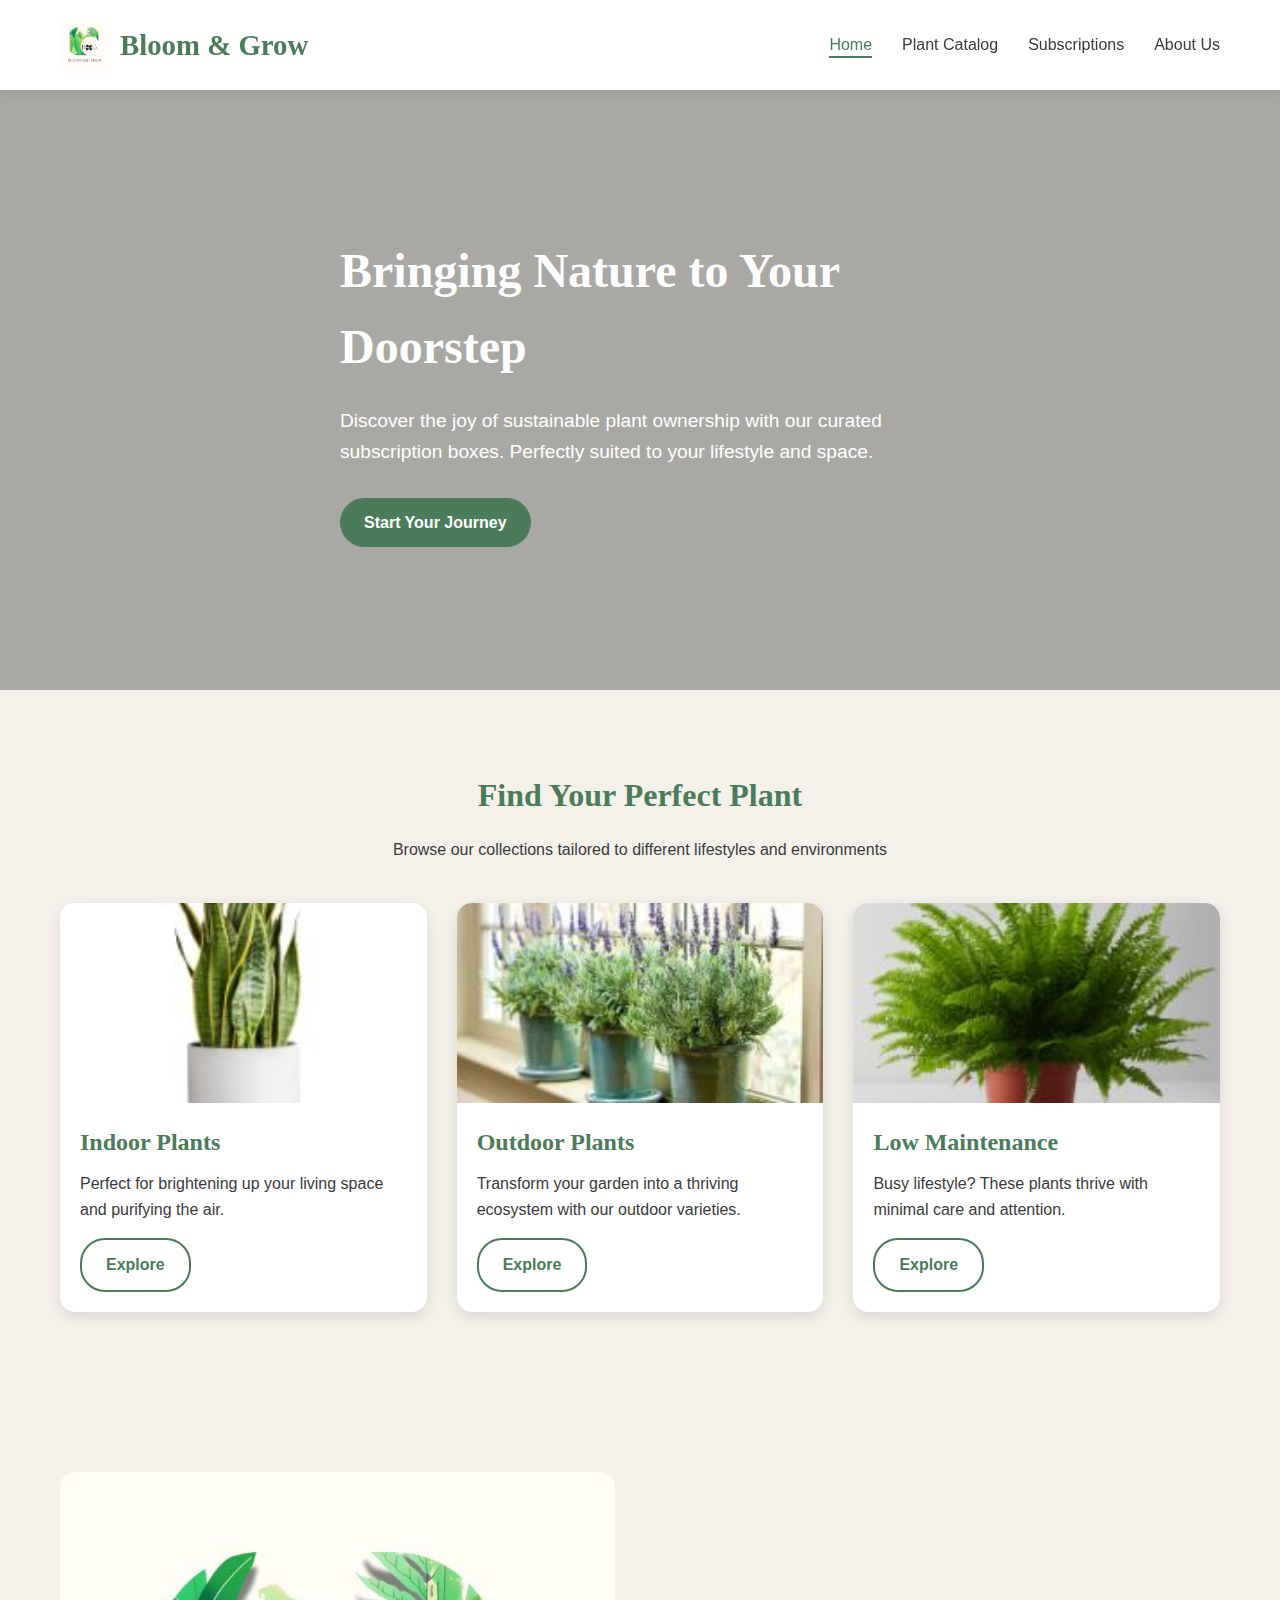
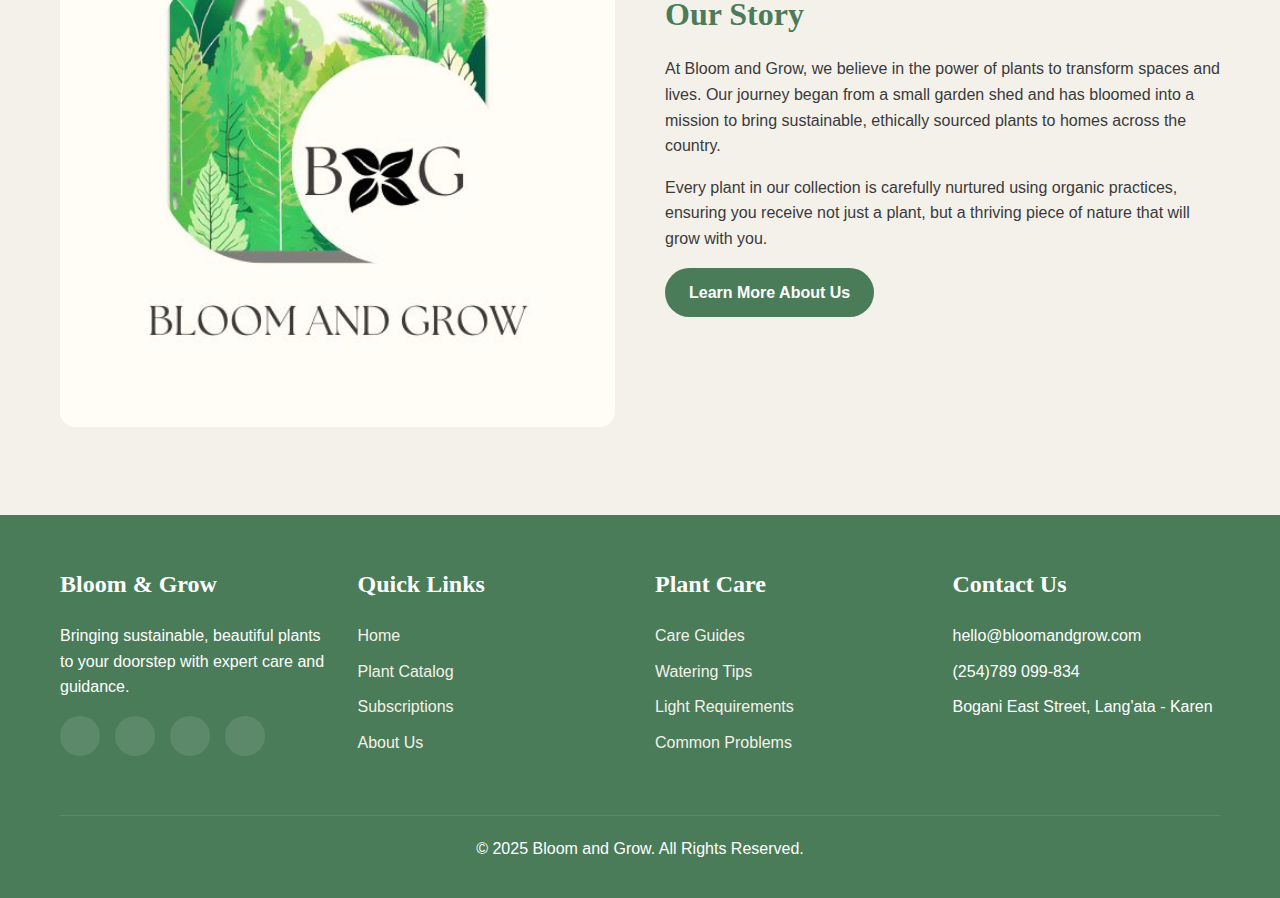
==== commit 1c8f5131: "Refactor subscription section and remove unused styles; update about page layout" ====
--- a/index.html
+++ b/index.html
@@ -82,54 +82,6 @@
     </div>
   </section>
 
-  <!-- Subscription Section -->
-  <section class="subscription">
-    <div class="container">
-      <div class="section-title">
-        <h2>Our Subscription Plans</h2>
-        <p>Choose the perfect plan for your plant journey</p>
-      </div>
-      <div class="subscription-cards">
-        <div class="subscription-card animate-on-scroll">
-          <h3>Starter</h3>
-          <p class="price">KSH. 1,199.99<span>/month</span></p>
-          <ul class="features">
-            <li>1 premium plant monthly</li>
-            <li>Basic care guide</li>
-            <li>Standard pot</li>
-            <li>Free delivery</li>
-          </ul>
-          <a href="subscription.html#starter" class="btn">Choose Plan</a>
-        </div>
-        <div class="subscription-card animate-on-scroll">
-          <h3>Enthusiast</h3>
-          <p class="price">KSH. 1,449.99<span>/month</span></p>
-          <ul class="features">
-            <li>2 premium plants monthly</li>
-            <li>Detailed care guide</li>
-            <li>Decorative pot options</li>
-            <li>Free delivery</li>
-            <li>Plant food included</li>
-          </ul>
-          <a href="subscription.html#enthusiast" class="btn">Choose Plan</a>
-        </div>
-        <div class="subscription-card animate-on-scroll">
-          <h3>Expert</h3>
-          <p class="price">KSH. 1,799.99<span>/month</span></p>
-          <ul class="features">
-            <li>3 premium plants monthly</li>
-            <li>Personalized care guide</li>
-            <li>Premium decorative pots</li>
-            <li>Free priority delivery</li>
-            <li>Plant food and tools included</li>
-            <li>Access to expert gardening advice</li>
-          </ul>
-          <a href="subscription.html#expert" class="btn">Choose Plan</a>
-        </div>
-      </div>
-    </div>
-  </section>
-
   <!-- About Preview Section -->
   <section class="about">
     <div class="container">
--- a/styles.css
+++ b/styles.css
@@ -428,7 +428,7 @@
     margin-bottom: 15px;
   }
   
-  /* Slider/Carousel */
+  /* Slider Carousel */
   .carousel {
     position: relative;
     overflow: hidden;
@@ -441,7 +441,9 @@
   }
   
   .carousel-slide {
-    min-width: 100%;
+    width: 100%;
+    height: 100%;
+
   }
   
   .carousel-buttons {
@@ -494,6 +496,7 @@
   .next-btn {
     right: 20px;
   }
+
   
   /* Subscription Page Styles */
   .subscription-page {
@@ -686,45 +689,6 @@
     text-align: center;
     padding-top: 20px;
     border-top: 1px solid rgba(255, 255, 255, 0.1);
-  }
-  
-  /* Animations */
-  @keyframes fadeIn {
-    from {
-      opacity: 0;
-      transform: translateY(20px);
-    }
-    to {
-      opacity: 1;
-      transform: translateY(0);
-    }
-  }
-  
-  @keyframes leafSway {
-    0% {
-      transform: rotate(0deg);
-    }
-    25% {
-      transform: rotate(5deg);
-    }
-    50% {
-      transform: rotate(0deg);
-    }
-    75% {
-      transform: rotate(-5deg);
-    }
-    100% {
-      transform: rotate(0deg);
-    }
-  }
-  
-  .fade-in {
-    animation: fadeIn 1s ease forwards;
-  }
-  
-  .leaf-icon {
-    display: inline-block;
-    animation: leafSway 3s ease-in-out infinite;
   }
   
   /* Responsive Design */
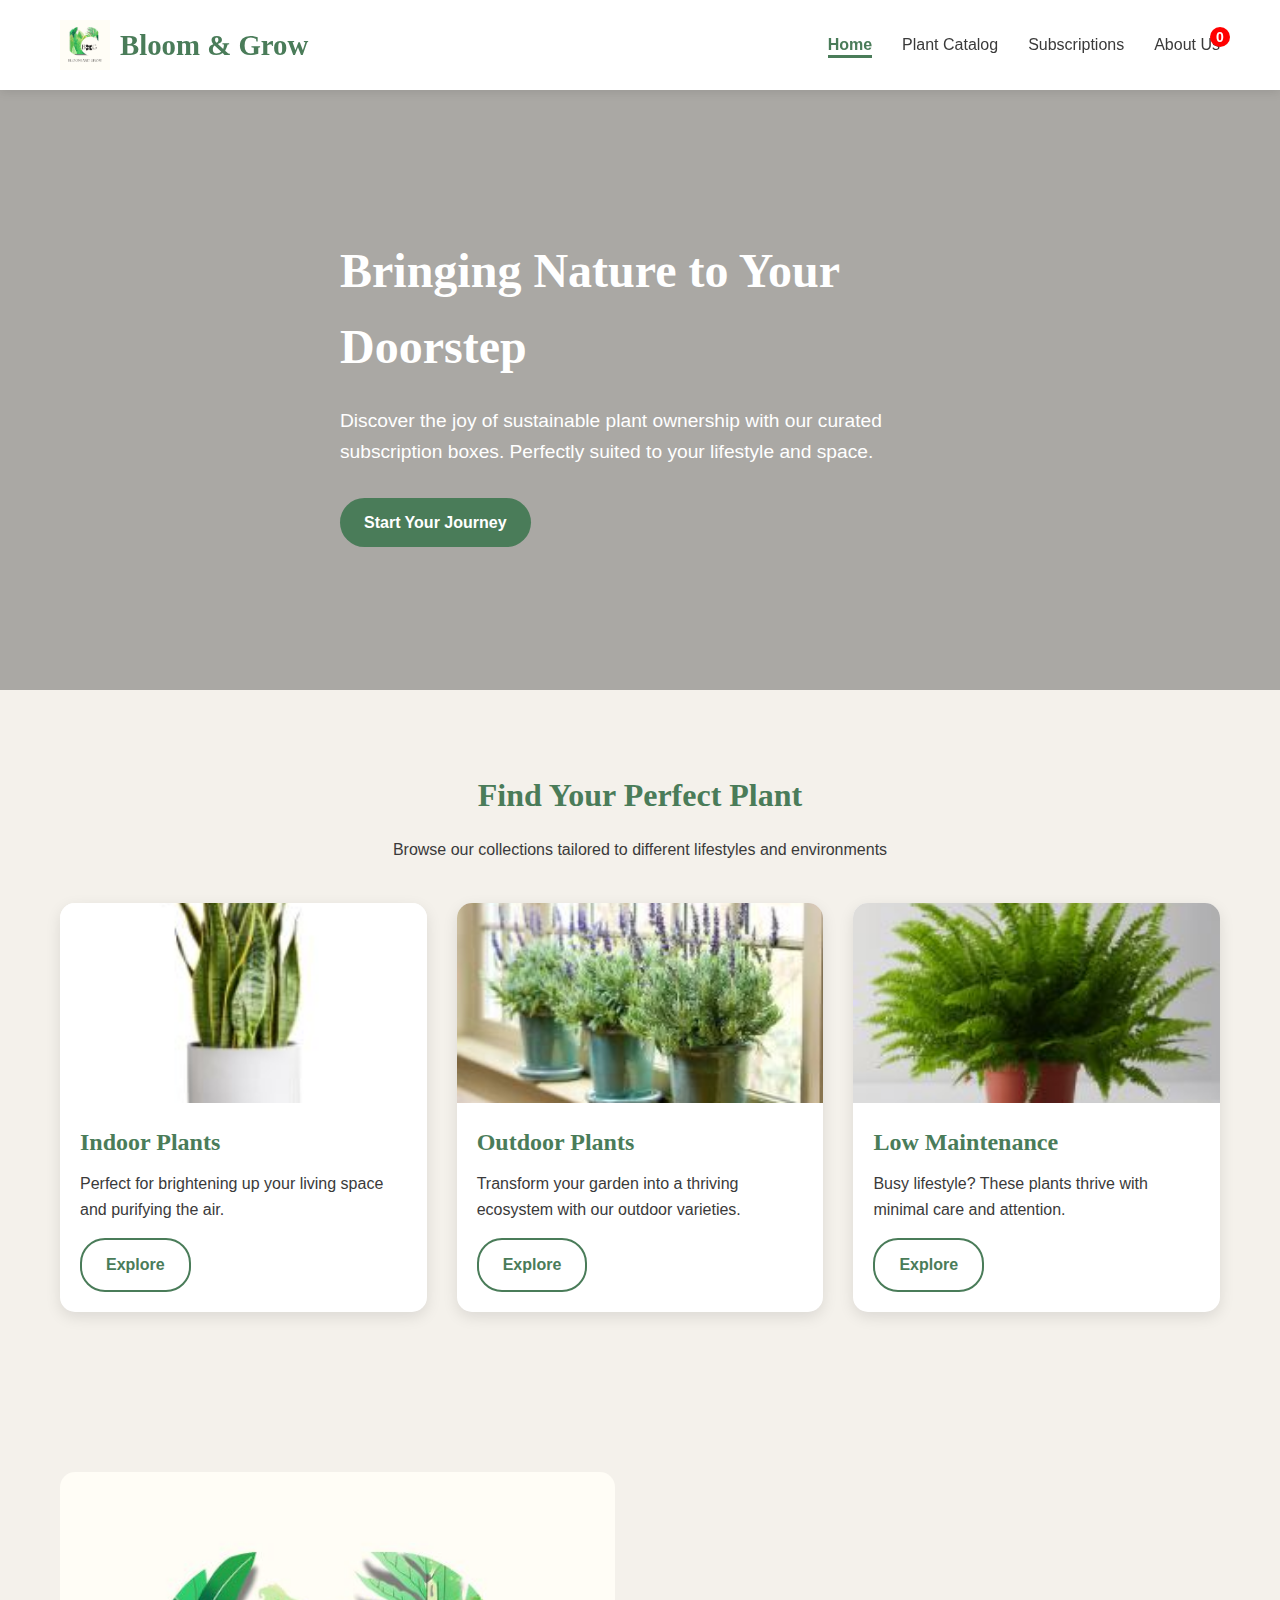
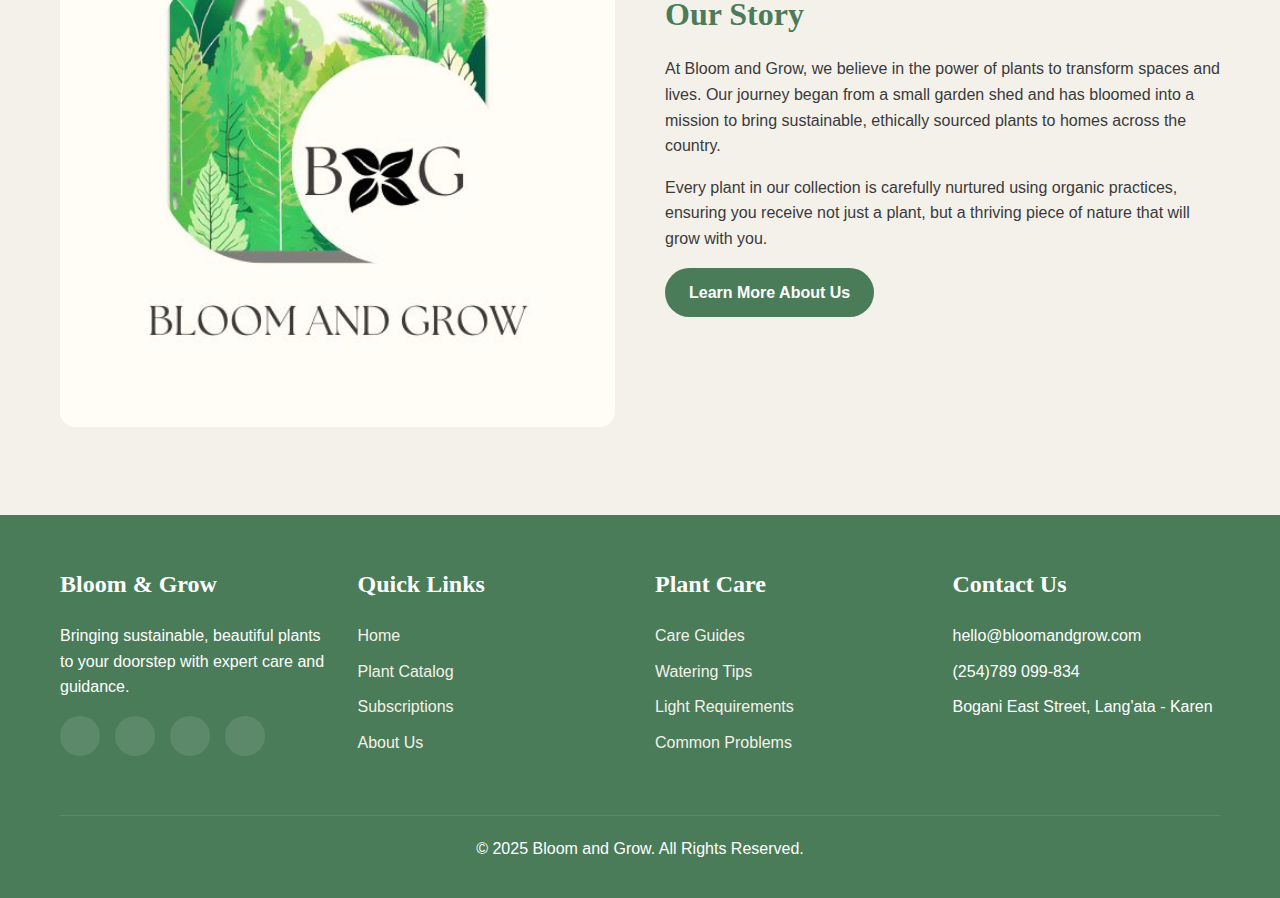
==== commit e4a42c96: "Add loading spinner and cart icon; implement filter functionality for plant catalog" ====
--- a/index.html
+++ b/index.html
@@ -12,14 +12,20 @@
         <div class="container">
             <nav class="navbar">
                 <div class="logo">
+
                     <img src="assets/bnglogo.jpg" alt="Bloom and Grow Logo">
                     <h1>Bloom & Grow</h1>
                 </div>
                 <ul class="nav-links">
+                  
                     <li><a href="index.html" class="active">Home</a></li>
                     <li><a href="catalog.html">Plant Catalog</a></li>
                     <li><a href="subscription.html">Subscriptions</a></li>
                     <li><a href="about.html">About Us</a></li>
+                    <div class="cart-icon">
+                      <i class="fas fa-shopping-cart"></i>
+                      <span class="cart-count">0</span>
+                    </div>
                 </ul>
                 <div class="hamburger">
                     <span></span>
--- a/styles.css
+++ b/styles.css
@@ -430,20 +430,33 @@
   
   /* Slider Carousel */
   .carousel {
+    height: 500px;
     position: relative;
     overflow: hidden;
-    margin: 40px 0;
   }
   
   .carousel-container {
     display: flex;
-    transition: transform 0.5s ease;
+    transition: transform 0.2s ease;
+    height: 100%;
   }
   
   .carousel-slide {
+    flex: 0 0 100%;
+    height: 100%;
+    position: relative;
+  }
+  .carousel-slide a {
+    display: block;
     width: 100%;
     height: 100%;
-
+  }
+  
+  .carousel-slide img {
+    width: 100%;
+    height: 100%;
+    object-fit: contain;
+    object-position: center;
   }
   
   .carousel-buttons {
@@ -459,7 +472,7 @@
     width: 15px;
     height: 15px;
     border-radius: 50%;
-    background-color: rgba(255, 255, 255, 0.5);
+    background-color: rgba(3, 73, 18, 0.5);
     cursor: pointer;
     transition: background-color 0.3s ease;
   }
@@ -731,4 +744,132 @@
     .category-card, .subscription-card, .tier-card {
       flex-basis: 100%;
     }
-  }+  }
+
+   /* Additional styles for cart functionality for interaction with customer and system*/
+   .quantity-selector {
+    display: none;
+    margin: 15px 0;
+}
+
+.quantity-selector.active {
+    display: flex;
+    align-items: center;
+    gap: 10px;
+}
+
+.quantity-selector input {
+    width: 60px;
+    padding: 8px;
+    border: 1px solid #ddd;
+    border-radius: 4px;
+    text-align: center;
+}
+
+.confirmation-prompt {
+    display: none;
+    margin-top: 10px;
+}
+
+.confirmation-prompt.active {
+    display: block;
+}
+
+.confirmation-buttons {
+    display: flex;
+    gap: 10px;
+    margin-top: 10px;
+}
+
+.quantity-controls {
+    display: flex;
+    align-items: center;
+}
+
+.quantity-btn {
+    background: var(--light-green);
+    border: none;
+    width: 30px;
+    height: 30px;
+    border-radius: 50%;
+    cursor: pointer;
+    font-weight: bold;
+    display: flex;
+    align-items: center;
+    justify-content: center;
+}
+
+/*animation container for plant*/
+.animation-container {
+  display: flex;
+  justify-content: center;
+  align-items: center;
+  padding: 25px;
+  background-color: #f4f1eb;
+  box-shadow: 0 5px 14px rgba(0, 0, 0, 0.1);
+}
+
+canvas {
+  display: block;
+  background-color:  #f4f1eb;
+}
+
+/* Loading Spinner */
+.loading-spinner {
+  display: none;
+  border: 6px solid #f3f3f3;
+  border-top: 6px solid var(--primary-green);
+  border-radius: 50%;
+  width: 40px;
+  height: 40px;
+  animation: spin 1s linear infinite;
+  margin: 20px auto;
+}
+
+@keyframes spin {
+  0% { transform: rotate(0deg); }
+  100% { transform: rotate(360deg); }
+}
+
+
+/* Cart Icon */
+.cart-icon {
+  position: relative;
+  font-size: 24px;
+  color: var(--primary-green);
+  cursor: pointer;
+}
+
+.cart-count {
+  position: absolute;
+  top: -5px;
+  right: -10px;
+  background: red;
+  color: white;
+  font-size: 14px;
+  font-weight: bold;
+  width: 20px;
+  height: 20px;
+  border-radius: 50%;
+  display: flex;
+  align-items: center;
+  justify-content: center;
+}
+
+
+
+/* Highlight Active Tab */
+.nav-links a.active {
+  color: var(--primary-green);
+  font-weight: bold;
+}
+
+.nav-links a.active::after {
+  content: '';
+  position: absolute;
+  width: 100%;
+  height: 3px;
+  background-color: var(--primary-green);
+  bottom: -5px;
+  left: 0;
+}
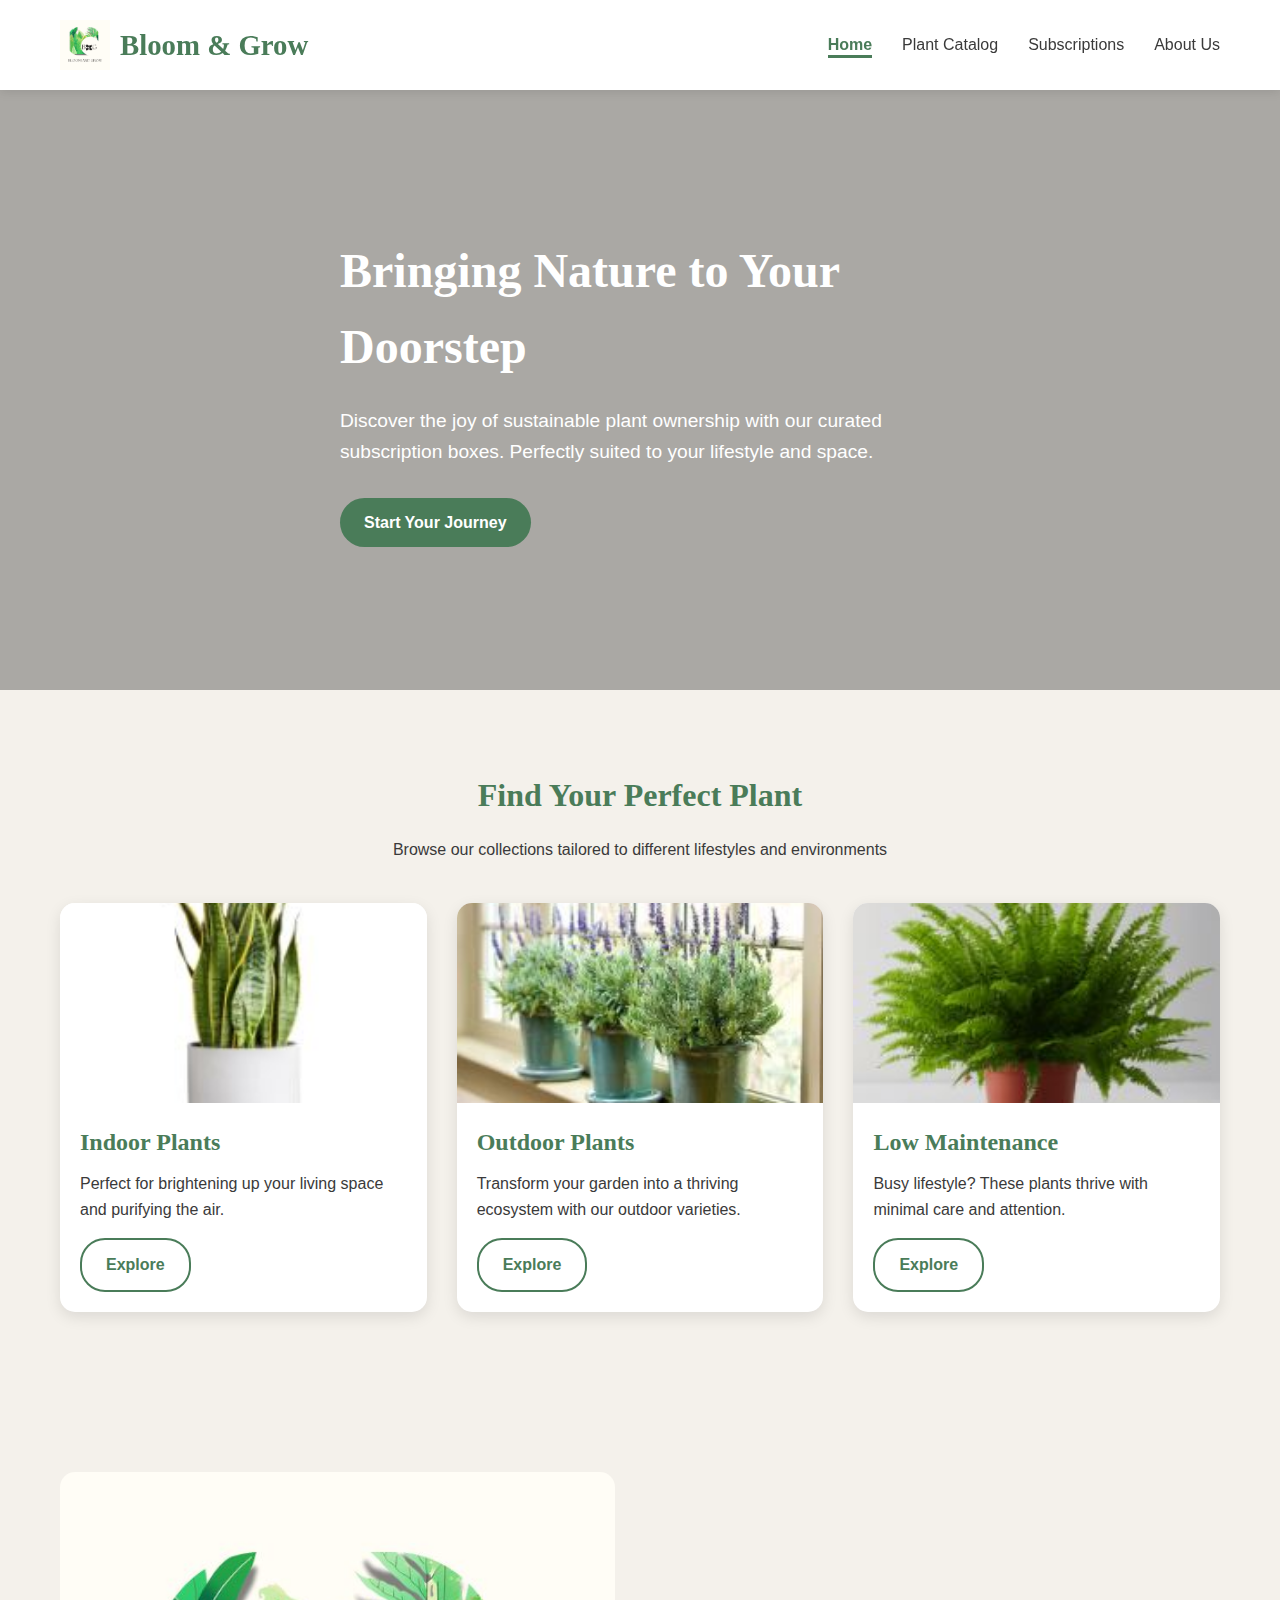
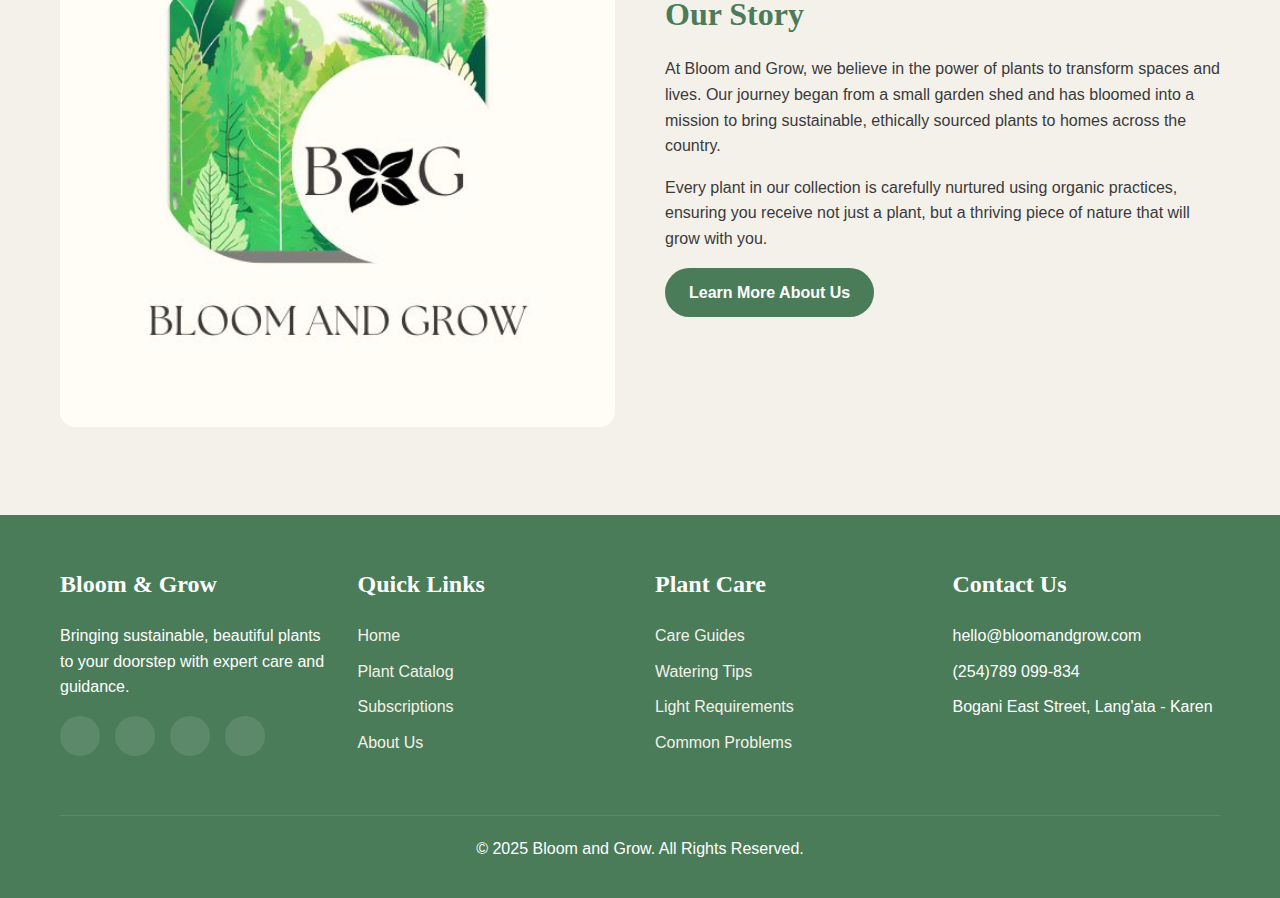
==== commit eeb0a6a4: "Add shopping cart functionality; create cart page and update catalog with cart icons" ====
--- a/index.html
+++ b/index.html
@@ -22,10 +22,6 @@
                     <li><a href="catalog.html">Plant Catalog</a></li>
                     <li><a href="subscription.html">Subscriptions</a></li>
                     <li><a href="about.html">About Us</a></li>
-                    <div class="cart-icon">
-                      <i class="fas fa-shopping-cart"></i>
-                      <span class="cart-count">0</span>
-                    </div>
                 </ul>
                 <div class="hamburger">
                     <span></span>
--- a/styles.css
+++ b/styles.css
@@ -873,3 +873,91 @@
   bottom: -5px;
   left: 0;
 }
+
+
+/* Cart Page */
+.cart-page {
+  padding: 80px 0;
+  background-color: var(--neutral-light);
+}
+
+.cart-items {
+  margin-top: 20px;
+  display: flex;
+  flex-direction: column;
+  gap: 20px;
+}
+
+.cart-item {
+  display: flex;
+  justify-content: space-between;
+  align-items: center;
+  background: white;
+  padding: 15px;
+  border-radius: 8px;
+  box-shadow: 0 2px 10px rgba(0, 0, 0, 0.1);
+}
+
+.cart-item img {
+  width: 60px;
+  height: 60px;
+  border-radius: 5px;
+}
+
+.cart-item-details {
+  flex: 1;
+  margin-left: 15px;
+}
+
+.cart-item h3 {
+  font-size: 1.2rem;
+  color: var(--primary-green);
+}
+
+.cart-item .price {
+  font-weight: bold;
+  color: var(--brown);
+}
+
+.quantity-controls {
+  display: flex;
+  align-items: center;
+  gap: 10px;
+}
+
+.quantity-btn {
+  background: var(--secondary-green);
+  border: none;
+  color: white;
+  width: 30px;
+  height: 30px;
+  border-radius: 50%;
+  cursor: pointer;
+}
+
+.remove-btn {
+  background: red;
+  color: white;
+  border: none;
+  padding: 5px 10px;
+  cursor: pointer;
+  border-radius: 5px;
+}
+
+.cart-summary {
+  margin-top: 30px;
+  text-align: center;
+}
+
+.cart-summary h3 {
+  font-size: 1.5rem;
+}
+
+.btn-cancel {
+  background: var(--brown);
+  color: white;
+  padding: 10px 20px;
+  border-radius: 5px;
+  cursor: pointer;
+  border: none;
+}
